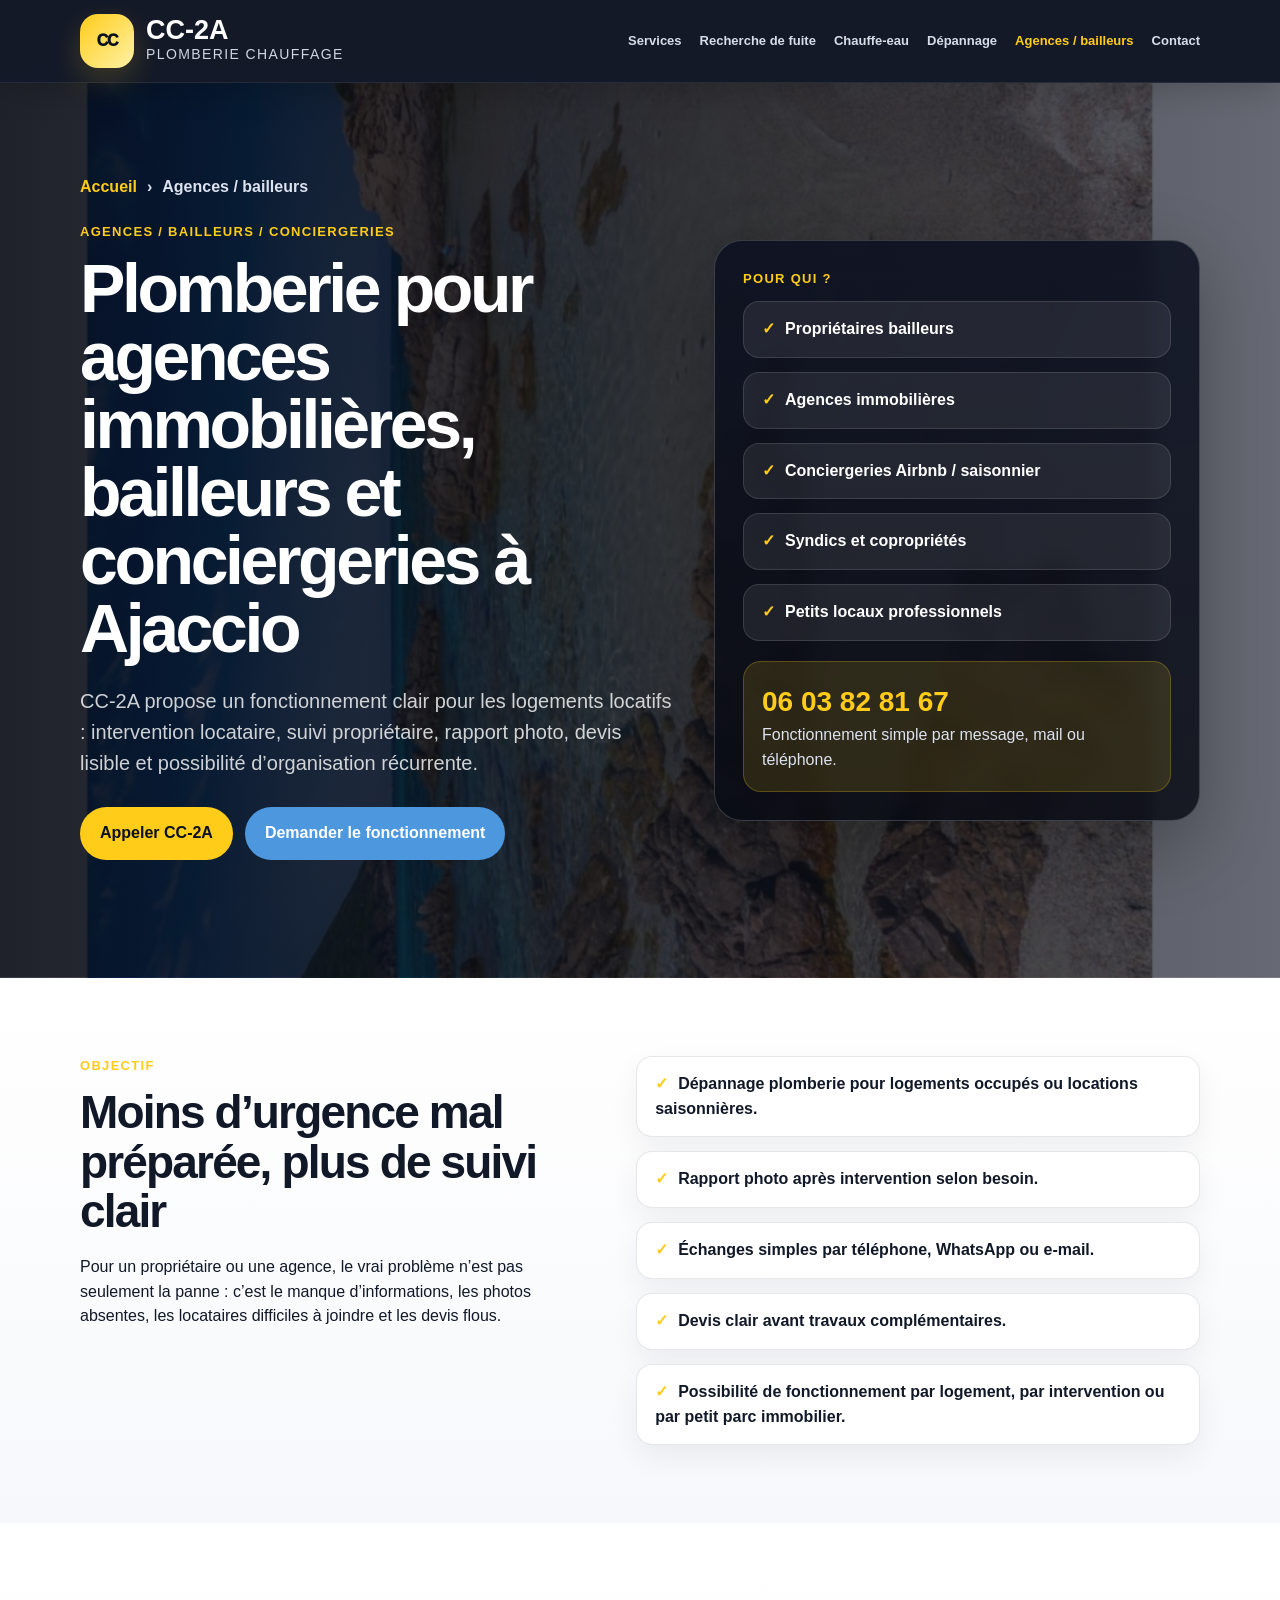
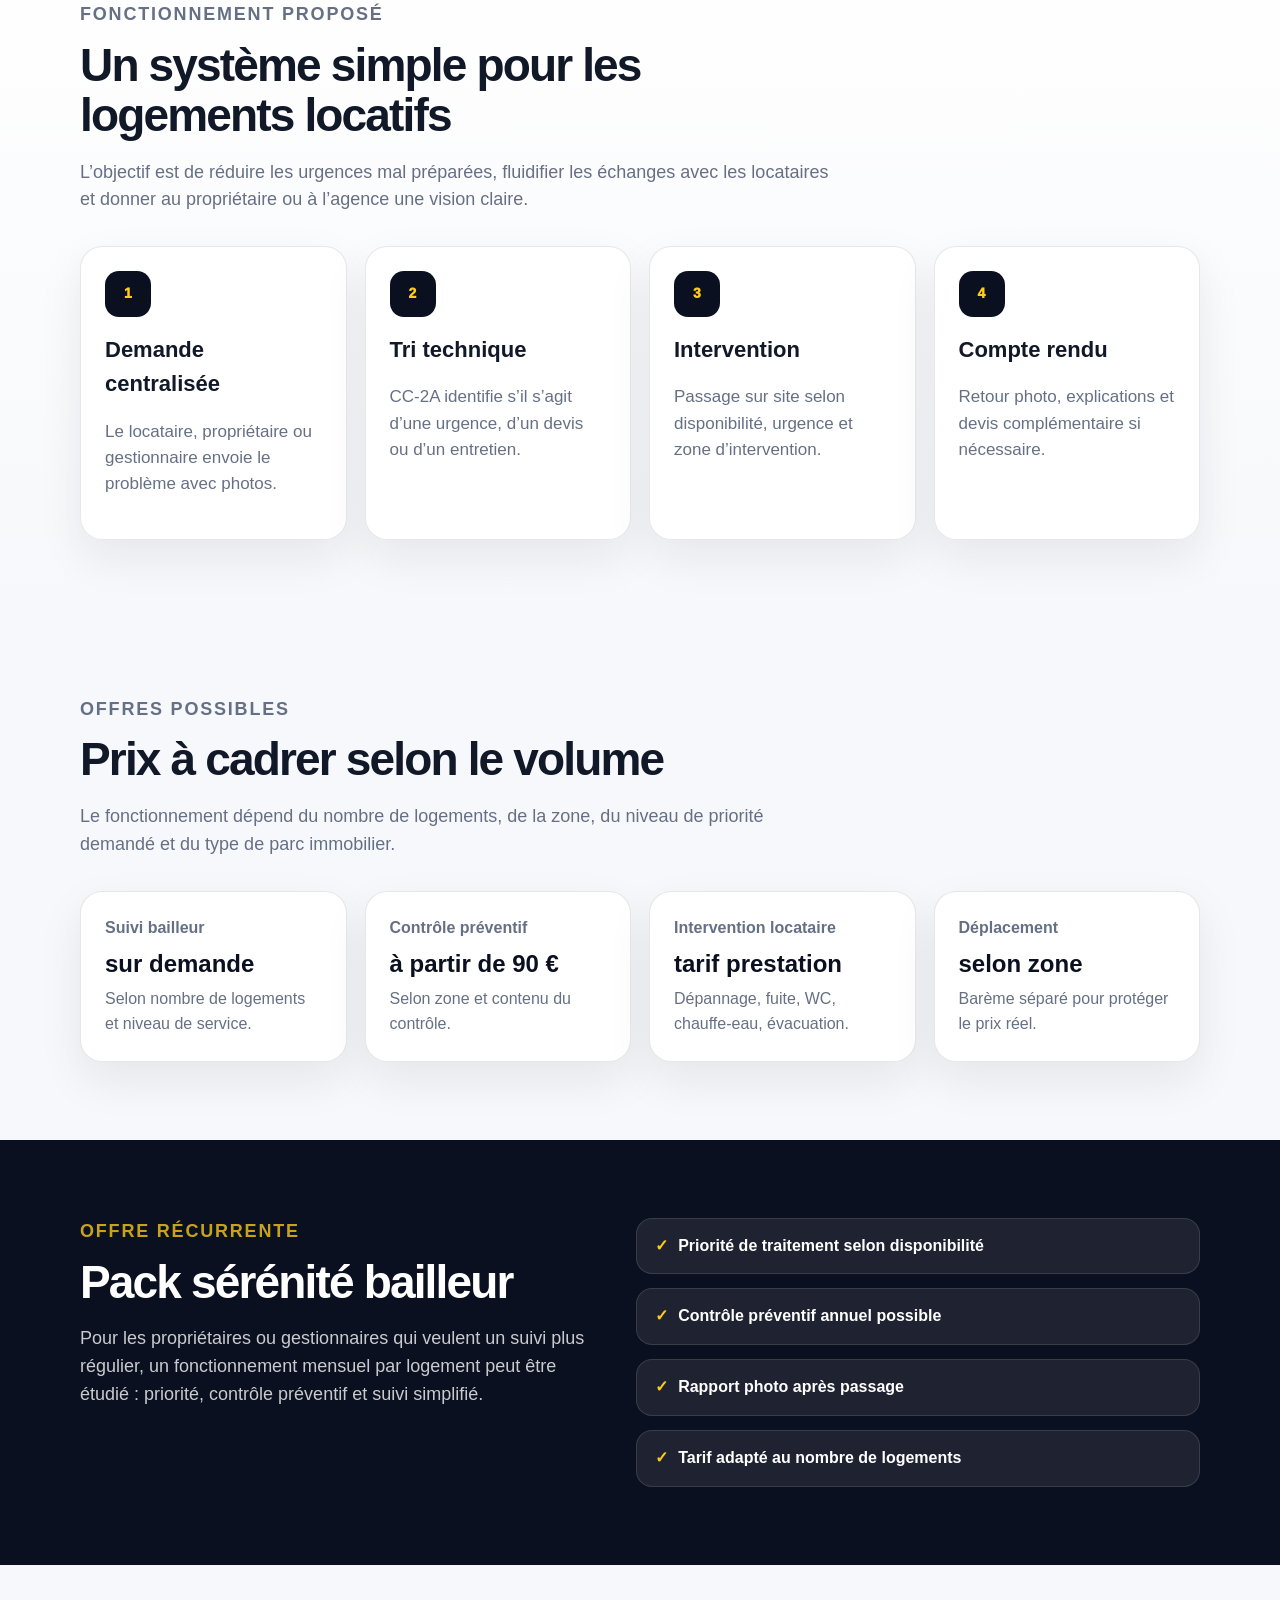
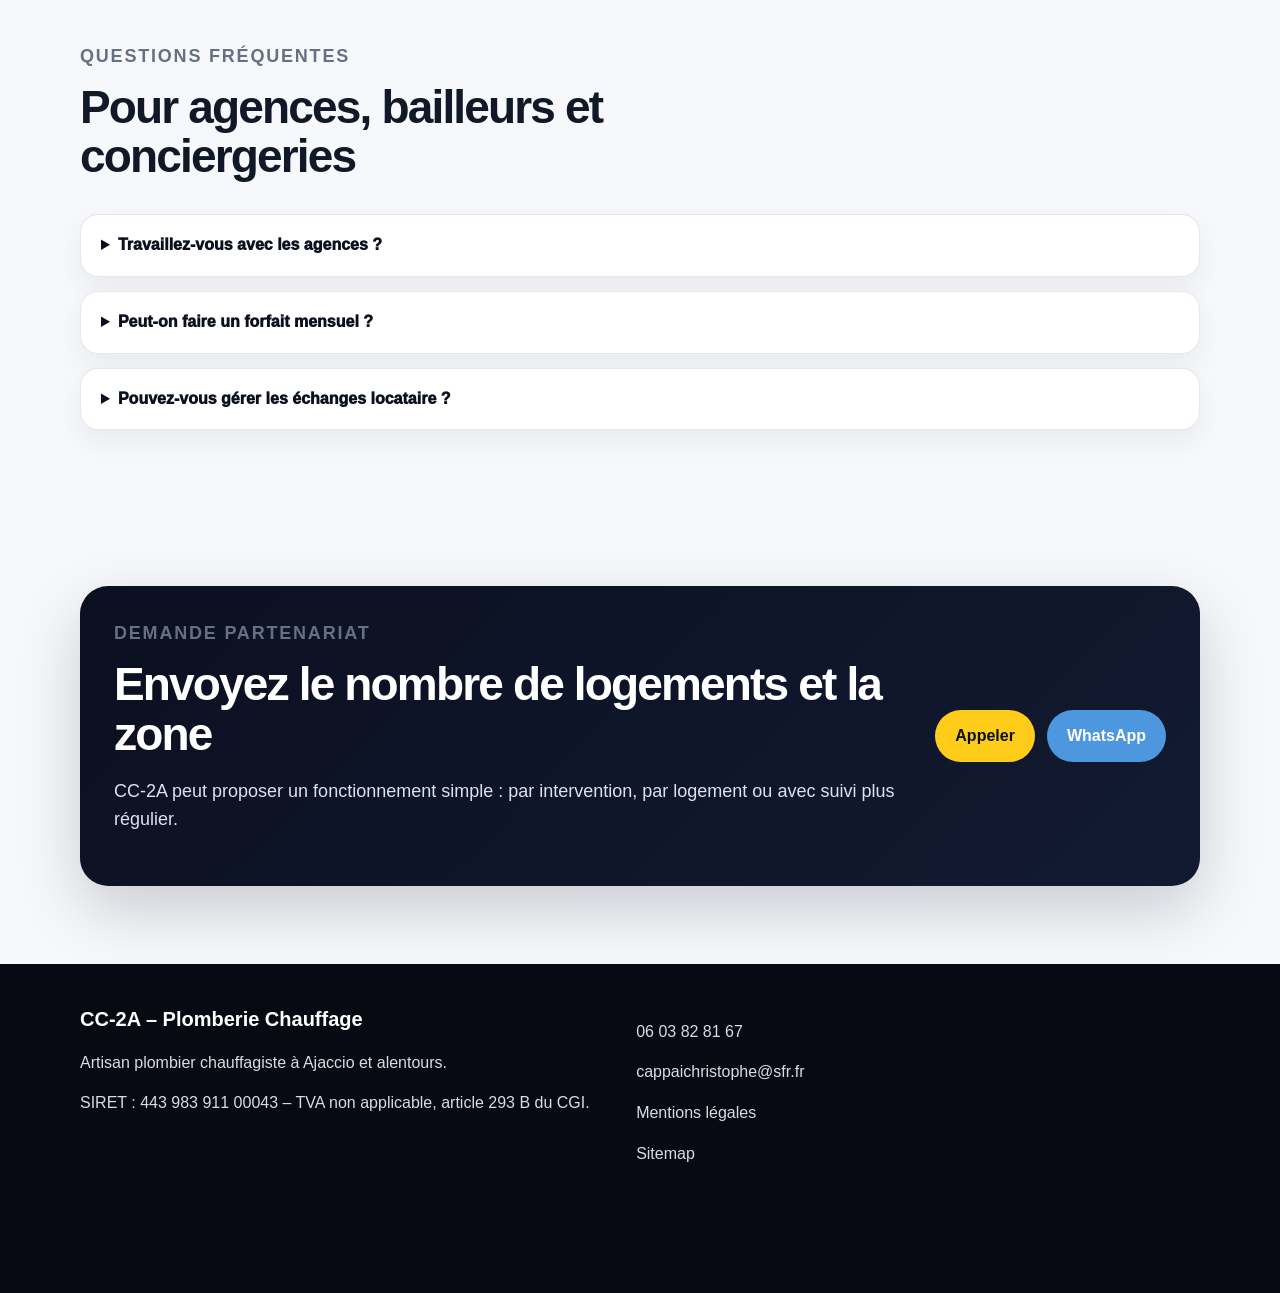
==== agences-bailleurs-conciergeries.html @ 76da1fab "Ajoute page agences bailleurs conciergeries" ====
<!doctype html>
<html lang="fr">
<head>
  <meta charset="utf-8" />
  <meta name="viewport" content="width=device-width,initial-scale=1" />
  <title>Plomberie pour agences, bailleurs et conciergeries à Ajaccio | CC-2A</title>
  <meta name="description" content="Solution plomberie à Ajaccio pour agences immobilières, propriétaires bailleurs, conciergeries, syndics et logements locatifs : dépannage, suivi locataire, rapport photo et devis clair." />
  <meta name="theme-color" content="#0b1020" />
  <meta property="og:title" content="Plomberie agences, bailleurs et conciergeries à Ajaccio | CC-2A" />
  <meta property="og:description" content="Interventions locataires, rapports photos, suivi propriétaire et devis clair pour logements locatifs à Ajaccio." />
  <meta property="og:type" content="website" />
  <meta property="og:url" content="https://cc-2a.github.io/cc2a-ajaccio/agences-bailleurs-conciergeries.html" />
  <link rel="canonical" href="https://cc-2a.github.io/cc2a-ajaccio/agences-bailleurs-conciergeries.html" />
  <link rel="icon" href="assets/logo-cc2a.jpg" />
  <link rel="stylesheet" href="style.css" />
  <link rel="stylesheet" href="premium.css" />
  <link rel="stylesheet" href="seo.css" />
</head>
<body class="service-page">
<script type="application/ld+json">
{"@context":"https://schema.org","@type":"Service","serviceType":"Suivi plomberie pour logements locatifs","provider":{"@type":"Plumber","name":"CC-2A Plomberie Chauffage","telephone":"+33603828167","email":"cappaichristophe@sfr.fr"},"areaServed":["Ajaccio","Mezzavia","Alata","Afa","Porticcio"]}
</script>
<header class="site-header"><div class="container nav"><a class="brand premium-brand" href="index.html" aria-label="Retour à l’accueil CC-2A"><span class="brand-mark">CC</span><span><strong>CC-2A</strong><small>Plomberie Chauffage</small></span></a><button class="menu-toggle" aria-label="Ouvrir le menu" aria-expanded="false">☰</button><nav class="main-nav" aria-label="Navigation principale"><a href="index.html#services">Services</a><a href="recherche-fuite-ajaccio.html">Recherche de fuite</a><a href="remplacement-chauffe-eau-ajaccio.html">Chauffe-eau</a><a href="depannage-plomberie-ajaccio.html">Dépannage</a><a aria-current="page" href="agences-bailleurs-conciergeries.html">Agences / bailleurs</a><a href="index.html#contact">Contact</a></nav></div></header>
<main>
  <section class="page-hero"><div class="container hero-grid"><div><nav class="breadcrumbs" aria-label="Fil d’Ariane"><a href="index.html">Accueil</a><span>›</span><span>Agences / bailleurs</span></nav><p class="eyebrow">Agences / bailleurs / conciergeries</p><h1>Plomberie pour agences immobilières, bailleurs et conciergeries à Ajaccio</h1><p class="lead">CC-2A propose un fonctionnement clair pour les logements locatifs : intervention locataire, suivi propriétaire, rapport photo, devis lisible et possibilité d’organisation récurrente.</p><div class="hero-actions"><a class="btn btn-primary" href="tel:+33603828167">Appeler CC-2A</a><a class="btn btn-secondary" href="https://wa.me/33603828167?text=Bonjour%20CC-2A%2C%20je%20suis%20propri%C3%A9taire%2Fagence%2Fconciergerie%20et%20je%20souhaite%20des%20informations%20sur%20le%20suivi%20plomberie%20de%20logements.">Demander le fonctionnement</a></div></div><aside class="hero-side-card premium-side-card"><p class="section-label">Pour qui ?</p><ul class="value-list"><li>Propriétaires bailleurs</li><li>Agences immobilières</li><li>Conciergeries Airbnb / saisonnier</li><li>Syndics et copropriétés</li><li>Petits locaux professionnels</li></ul><div class="quick-contact"><strong>06 03 82 81 67</strong><span>Fonctionnement simple par message, mail ou téléphone.</span></div></aside></div></section>
  <section class="section premium-services"><div class="container two-cols"><div><p class="section-label">Objectif</p><h2>Moins d’urgence mal préparée, plus de suivi clair</h2><p>Pour un propriétaire ou une agence, le vrai problème n’est pas seulement la panne : c’est le manque d’informations, les photos absentes, les locataires difficiles à joindre et les devis flous.</p></div><ul class="check-list service-checks"><li>Dépannage plomberie pour logements occupés ou locations saisonnières.</li><li>Rapport photo après intervention selon besoin.</li><li>Échanges simples par téléphone, WhatsApp ou e-mail.</li><li>Devis clair avant travaux complémentaires.</li><li>Possibilité de fonctionnement par logement, par intervention ou par petit parc immobilier.</li></ul></div></section>
  <section class="section premium-realisations"><div class="container"><div class="section-head"><p class="section-label">Fonctionnement proposé</p><h2>Un système simple pour les logements locatifs</h2><p>L’objectif est de réduire les urgences mal préparées, fluidifier les échanges avec les locataires et donner au propriétaire ou à l’agence une vision claire.</p></div><div class="method-grid"><article><span>1</span><h3>Demande centralisée</h3><p>Le locataire, propriétaire ou gestionnaire envoie le problème avec photos.</p></article><article><span>2</span><h3>Tri technique</h3><p>CC-2A identifie s’il s’agit d’une urgence, d’un devis ou d’un entretien.</p></article><article><span>3</span><h3>Intervention</h3><p>Passage sur site selon disponibilité, urgence et zone d’intervention.</p></article><article><span>4</span><h3>Compte rendu</h3><p>Retour photo, explications et devis complémentaire si nécessaire.</p></article></div></div></section>
  <section class="section pricing-strip"><div class="container"><div class="section-head"><p class="section-label">Offres possibles</p><h2>Prix à cadrer selon le volume</h2><p>Le fonctionnement dépend du nombre de logements, de la zone, du niveau de priorité demandé et du type de parc immobilier.</p></div><div class="price-grid"><article class="price-card"><span>Suivi bailleur</span><strong>sur demande</strong><p>Selon nombre de logements et niveau de service.</p></article><article class="price-card"><span>Contrôle préventif</span><strong>à partir de 90 €</strong><p>Selon zone et contenu du contrôle.</p></article><article class="price-card"><span>Intervention locataire</span><strong>tarif prestation</strong><p>Dépannage, fuite, WC, chauffe-eau, évacuation.</p></article><article class="price-card"><span>Déplacement</span><strong>selon zone</strong><p>Barème séparé pour protéger le prix réel.</p></article></div></div></section>
  <section class="section feature dark premium-feature-dark"><div class="container feature-grid"><div><p class="section-label">Offre récurrente</p><h2>Pack sérénité bailleur</h2><p>Pour les propriétaires ou gestionnaires qui veulent un suivi plus régulier, un fonctionnement mensuel par logement peut être étudié : priorité, contrôle préventif et suivi simplifié.</p></div><ul class="check-list"><li>Priorité de traitement selon disponibilité</li><li>Contrôle préventif annuel possible</li><li>Rapport photo après passage</li><li>Tarif adapté au nombre de logements</li></ul></div></section>
  <section class="section faq-section"><div class="container"><div class="section-head"><p class="section-label">Questions fréquentes</p><h2>Pour agences, bailleurs et conciergeries</h2></div><div class="faq-grid"><details><summary>Travaillez-vous avec les agences ?</summary><p>Oui. L’objectif est d’avoir un interlocuteur local clair avec retour photo et devis lisible.</p></details><details><summary>Peut-on faire un forfait mensuel ?</summary><p>Oui, à étudier selon le nombre de logements, la zone et le niveau de priorité demandé.</p></details><details><summary>Pouvez-vous gérer les échanges locataire ?</summary><p>Oui, dans un cadre défini : demande claire, photos, validation des travaux et compte rendu.</p></details></div></div></section>
  <section class="section contact premium-contact"><div class="container cta-band"><div><p class="section-label">Demande partenariat</p><h2>Envoyez le nombre de logements et la zone</h2><p>CC-2A peut proposer un fonctionnement simple : par intervention, par logement ou avec suivi plus régulier.</p></div><div class="cta-actions"><a class="btn btn-primary" href="tel:+33603828167">Appeler</a><a class="btn btn-secondary" href="https://wa.me/33603828167?text=Bonjour%20CC-2A%2C%20je%20suis%20propri%C3%A9taire%2Fagence%2Fconciergerie%20et%20je%20souhaite%20des%20informations%20sur%20le%20suivi%20plomberie%20de%20logements.">WhatsApp</a></div></div></section>
</main>
<footer class="site-footer premium-footer"><div class="container footer-grid"><div><strong>CC-2A – Plomberie Chauffage</strong><p>Artisan plombier chauffagiste à Ajaccio et alentours.</p><p>SIRET : 443 983 911 00043 – TVA non applicable, article 293 B du CGI.</p></div><div><p><a href="tel:+33603828167">06 03 82 81 67</a></p><p><a href="mailto:cappaichristophe@sfr.fr">cappaichristophe@sfr.fr</a></p><p><a href="mentions-legales.html">Mentions légales</a></p><p><a href="sitemap.xml">Sitemap</a></p></div></div></footer><div class="mobile-cta" aria-label="Contact rapide mobile"><a href="tel:+33603828167">Appeler</a><a href="https://wa.me/33603828167?text=Bonjour%20CC-2A%2C%20je%20suis%20propri%C3%A9taire%2Fagence%2Fconciergerie%20et%20je%20souhaite%20des%20informations%20sur%20le%20suivi%20plomberie%20de%20logements.">WhatsApp</a></div><script src="script.js"></script>
</body>
</html>
---- style.css ----
:root {
  --bg: #0b1020;
  --text: #111827;
  --muted: #667085;
  --white: #fff;
  --line: #e5e7eb;
  --gold: #ffcc1a;
  --blue: #4d97df;
  --shadow: 0 18px 44px rgba(2, 8, 23, 0.14);
  --radius: 22px;
}
* {
  box-sizing: border-box;
}
html {
  scroll-behavior: smooth;
}
body {
  margin: 0;
  font-family: Arial, sans-serif;
  background: #f7f8fb;
  color: var(--text);
  line-height: 1.55;
  overflow-x: hidden;
}
a {
  text-decoration: none;
  color: inherit;
}
.container {
  width: min(1120px, calc(100% - 32px));
  margin: auto;
}
.site-header {
  position: sticky;
  top: 0;
  z-index: 50;
  background: rgba(11, 16, 32, 0.96);
  color: #fff;
  border-bottom: 1px solid rgba(255, 255, 255, 0.08);
  backdrop-filter: blur(12px);
}
.nav {
  height: 92px;
  display: flex;
  align-items: center;
  justify-content: space-between;
  gap: 14px;
}
.brand {
  display: flex;
  align-items: center;
  gap: 12px;
  min-width: 0;
}
.brand img {
  width: 76px;
  height: 76px;
  object-fit: contain;
  object-position: center;
  border: none;
  border-radius: 0;
  background: transparent;
  flex: 0 0 76px;
}
.brand strong {
  display: block;
  font-size: 28px;
  line-height: 1;
}
.brand small {
  display: block;
  color: #cfd5e2;
  font-size: 14px;
  text-transform: uppercase;
  letter-spacing: 0.12em;
  white-space: nowrap;
}
.main-nav {
  display: flex;
  gap: 18px;
  font-weight: 700;
  font-size: 13px;
  color: #d7dce7;
}
.main-nav a:hover {
  color: var(--gold);
}
.menu-toggle {
  display: none;
  background: transparent;
  border: none;
  color: #fff;
  font-size: 32px;
}
.hero {
  position: relative;
  color: #fff;
  padding: 82px 0;
  background:
    linear-gradient(
      90deg,
      rgba(5, 8, 18, 0.62),
      rgba(11, 16, 32, 0.38),
      rgba(11, 16, 32, 0.18)
    ),
    url("assets/fond-corse.jpg");
  background-size: cover;
  background-position: center right;
  background-repeat: no-repeat;
}
.hero:after {
  content: "";
  position: absolute;
  inset: 0;
  background: radial-gradient(
    circle at 80% 25%,
    rgba(255, 204, 26, 0.16),
    transparent 30%
  );
  pointer-events: none;
}
.hero > .container {
  position: relative;
  z-index: 1;
}
.hero-grid {
  display: grid;
  grid-template-columns: 1.1fr 0.9fr;
  gap: 40px;
  align-items: center;
}
.eyebrow,
.section-label {
  color: var(--gold);
  text-transform: uppercase;
  font-weight: 900;
  letter-spacing: 0.1em;
  font-size: 13px;
  margin: 0 0 12px;
}
h1 {
  font-size: clamp(40px, 6vw, 68px);
  line-height: 1;
  margin: 0 0 24px;
  letter-spacing: -0.05em;
}
.hero h1,
.hero .lead,
.hero .eyebrow {
  text-shadow: 0 3px 18px rgba(0, 0, 0, 0.55);
}
h2 {
  font-size: clamp(30px, 4vw, 46px);
  line-height: 1.08;
  margin: 0 0 18px;
  letter-spacing: -0.04em;
}
h3 {
  font-size: 22px;
  margin: 0 0 10px;
}
.lead {
  font-size: 20px;
  color: rgba(255, 255, 255, 0.8);
  margin-bottom: 28px;
}
.hero-actions {
  display: flex;
  gap: 12px;
  flex-wrap: wrap;
  margin-bottom: 26px;
}
.btn {
  display: inline-flex;
  align-items: center;
  justify-content: center;
  min-height: 52px;
  padding: 14px 20px;
  border-radius: 999px;
  font-weight: 900;
}
.btn-primary {
  background: var(--gold);
  color: #0b1020;
}
.btn-secondary {
  background: var(--blue);
  color: #fff;
}
.btn-outline {
  border: 1px solid rgba(255, 255, 255, 0.34);
  color: #fff;
}
.trust-row {
  display: flex;
  flex-wrap: wrap;
  gap: 10px;
}
.trust-row span {
  background: rgba(255, 255, 255, 0.1);
  border: 1px solid rgba(255, 255, 255, 0.14);
  border-radius: 999px;
  padding: 9px 12px;
  font-size: 13px;
  font-weight: 700;
  color: #e8edf7;
}
.hero-side-card {
  background: rgba(11, 16, 32, 0.72);
  border: 1px solid rgba(255, 255, 255, 0.14);
  border-radius: 28px;
  padding: 28px;
  box-shadow: 0 24px 70px rgba(0, 0, 0, 0.26);
  backdrop-filter: blur(8px);
}
.value-list,
.check-list,
.project-list {
  list-style: none;
  margin: 0;
  padding: 0;
  display: grid;
  gap: 14px;
}
.value-list li,
.check-list li,
.project-list li {
  padding: 15px 18px;
  border-radius: 16px;
  font-weight: 800;
}
.value-list li,
.feature.dark .check-list li {
  background: rgba(255, 255, 255, 0.08);
  border: 1px solid rgba(255, 255, 255, 0.12);
}
.value-list li:before,
.check-list li:before,
.project-list li:before {
  content: "✓";
  color: var(--gold);
  margin-right: 10px;
}
.quick-contact {
  margin-top: 20px;
  padding: 18px;
  border-radius: 18px;
  background: rgba(255, 204, 26, 0.13);
  border: 1px solid rgba(255, 204, 26, 0.24);
}
.quick-contact strong {
  display: block;
  color: var(--gold);
  font-size: 28px;
}
.quick-contact span {
  color: #dce2ee;
}
.section {
  padding: 78px 0;
}
.feature:not(.dark),
.zone {
  background: #fff;
}
.intro {
  position: relative;
  color: #fff;
  background:
    linear-gradient(90deg, rgba(5, 8, 18, 0.78) 0%, rgba(11, 16, 32, 0.58) 48%, rgba(11, 16, 32, 0.30) 100%),
    url("assets/fond-corse.jpg");
  background-size: cover;
  background-position: center center;
  background-repeat: no-repeat;
}
.intro::before {
  content: "";
  position: absolute;
  inset: 0;
  background: radial-gradient(circle at 80% 20%, rgba(255, 204, 26, 0.08), transparent 30%);
  pointer-events: none;
}
.intro .container {
  position: relative;
  z-index: 1;
}
.intro .section-label {
  color: #ffcc1a;
}
.intro h2 {
  color: #ffffff;
  text-shadow: 0 3px 18px rgba(0, 0, 0, 0.45);
}
.two-cols,
.feature-grid,
.contact-grid,
.footer-grid {
  display: grid;
  grid-template-columns: 0.95fr 1.05fr;
  gap: 46px;
}
.section-head p,
.contact p,
.service-card p,
.project-card p,
.tool-card p {
  color: var(--muted);
  font-size: 18px;
}
.intro p {
  color: rgba(255, 255, 255, 0.88);
  font-size: 18px;
  text-shadow: 0 2px 10px rgba(0, 0, 0, 0.35);
}
.section-head {
  max-width: 760px;
  margin-bottom: 32px;
}
.cards-grid {
  display: grid;
  grid-template-columns: repeat(4, 1fr);
  gap: 18px;
}
.service-card,
.contact-card,
.zone-card,
.project-card {
  background: #fff;
  border: 1px solid var(--line);
  border-radius: var(--radius);
  padding: 24px;
  box-shadow: var(--shadow);
}
.icon {
  width: 46px;
  height: 46px;
  border-radius: 14px;
  background: #fff7d1;
  display: grid;
  place-items: center;
  margin-bottom: 16px;
  font-size: 24px;
}
.tools {
  background: #fff;
}
.tools-grid {
  display: grid;
  grid-template-columns: repeat(4, 1fr);
  gap: 18px;
}
.tool-card {
  background: #f8fafc;
  border: 1px solid var(--line);
  border-radius: var(--radius);
  padding: 24px;
  box-shadow: 0 14px 34px rgba(2, 8, 23, 0.08);
}
.tool-icon {
  display: inline-grid;
  place-items: center;
  width: 46px;
  height: 46px;
  margin-bottom: 16px;
  border-radius: 14px;
  background: #0b1020;
  color: var(--gold);
  font-weight: 900;
  font-size: 14px;
}
.tool-proof {
  margin-top: 26px;
  display: flex;
  gap: 18px;
  align-items: center;
  justify-content: space-between;
  padding: 22px 24px;
  border-radius: var(--radius);
  background: #0b1020;
  color: #fff;
  box-shadow: var(--shadow);
}
.tool-proof strong {
  font-size: 20px;
  color: var(--gold);
}
.tool-proof span {
  color: #dce2ee;
  font-size: 17px;
}
.feature.dark {
  background: var(--bg);
  color: #fff;
}
.feature p {
  font-size: 18px;
  opacity: 0.78;
}
.feature:not(.dark) .check-list li,
.project-list li {
  background: #f8fafc;
  border: 1px solid var(--line);
}
.gallery,
.contact {
  background: #f7f8fb;
}
.zone-card {
  background: var(--bg);
  color: #fff;
  padding: 42px;
}
.zone-card p {
  color: #dce2ee;
  font-size: 19px;
}
.contact-card {
  display: grid;
  gap: 12px;
}
.contact-item {
  display: flex;
  justify-content: space-between;
  gap: 18px;
  align-items: center;
  padding: 18px;
  border-radius: 18px;
  background: #f8fafc;
  border: 1px solid var(--line);
}
.contact-item span {
  color: var(--muted);
  font-weight: 700;
}
.contact-item strong {
  text-align: right;
  color: var(--bg);
}
.site-footer {
  background: #070a13;
  color: #d7dce7;
  padding: 40px 0 92px;
}
.site-footer strong {
  color: #fff;
  font-size: 20px;
}
@media (max-width: 980px) {
  .hero-grid,
  .two-cols,
  .feature-grid,
  .contact-grid,
  .footer-grid {
    grid-template-columns: 1fr;
  }
  .cards-grid,
  .tools-grid {
    grid-template-columns: repeat(2, 1fr);
  }
  .tool-proof {
    display: grid;
  }
}
@media (max-width: 760px) {
  .nav {
    height: 94px;
  }
  .brand img {
    width: 68px;
    height: 68px;
    flex-basis: 68px;
  }
  .brand strong {
    font-size: 28px;
  }
  .brand small {
    font-size: 13px;
    letter-spacing: 0.1em;
  }
  .menu-toggle {
    display: block;
  }
  .main-nav {
    display: none;
    position: absolute;
    top: 94px;
    left: 0;
    right: 0;
    background: #0b1020;
    flex-direction: column;
    padding: 22px 16px 28px;
  }
  .main-nav.open {
    display: flex;
  }
  .hero {
    padding: 58px 0 70px;
    background:
      linear-gradient(
        180deg,
        rgba(5, 8, 18, 0.66),
        rgba(11, 16, 32, 0.42),
        rgba(11, 16, 32, 0.25)
      ),
      url("assets/fond-corse.jpg");
    background-size: cover;
    background-position: center center;
  }
  .intro {
    background:
      linear-gradient(180deg, rgba(5, 8, 18, 0.82) 0%, rgba(11, 16, 32, 0.60) 55%, rgba(11, 16, 32, 0.34) 100%),
      url("assets/fond-corse.jpg");
    background-size: cover;
    background-position: center center;
  }
  .hero-actions .btn {
    width: 100%;
  }
  .cards-grid,
  .tools-grid {
    grid-template-columns: 1fr;
  }
  .section {
    padding: 62px 0;
  }
  .hero-side-card {
    padding: 22px;
  }
  .contact-item {
    display: grid;
  }
  .contact-item strong {
    text-align: left;
  }
}
@media (max-width: 390px) {
  .brand img {
    width: 68px;
    height: 68px;
    flex-basis: 68px;
  }
  .brand strong {
    font-size: 24px;
  }
  .brand small {
    font-size: 11px;
  }
  .nav {
    height: 88px;
  }
  .main-nav {
    top: 88px;
  }
  h1 {
    font-size: 38px;
  }
}
---- premium.css ----
/* CC-2A premium visual layer */
:root {
  --premium-bg: #070a13;
  --premium-card: #ffffff;
  --premium-soft: #f3f6fb;
  --premium-border: rgba(15, 23, 42, 0.10);
}

body {
  background:
    radial-gradient(circle at 12% 10%, rgba(77, 151, 223, 0.10), transparent 28%),
    #f7f8fb;
}

.site-header {
  box-shadow: 0 10px 30px rgba(0, 0, 0, 0.16);
}

.nav {
  height: 82px;
}

.premium-brand {
  gap: 12px;
}

.brand-mark {
  display: grid;
  place-items: center;
  width: 54px;
  height: 54px;
  border-radius: 18px;
  background: linear-gradient(135deg, #ffcc1a, #fff2a6);
  color: #0b1020;
  font-weight: 950;
  letter-spacing: -0.08em;
  box-shadow: 0 12px 30px rgba(255, 204, 26, 0.18);
}

.premium-brand strong {
  font-size: 27px;
}

.premium-brand small {
  letter-spacing: 0.10em;
}

.main-nav {
  gap: 18px;
  font-size: 13px;
}

.premium-hero {
  min-height: 720px;
  display: flex;
  align-items: center;
  padding: 96px 0;
  background:
    linear-gradient(90deg, rgba(7, 10, 19, 0.88) 0%, rgba(11, 16, 32, 0.62) 45%, rgba(11, 16, 32, 0.30) 100%),
    url("assets/fond-corse.jpg");
  background-size: cover;
  background-position: center;
}

.premium-hero h1 {
  max-width: 850px;
}

.premium-side-card {
  border: 1px solid rgba(255, 255, 255, 0.18);
  background: linear-gradient(180deg, rgba(11, 16, 32, 0.86), rgba(7, 10, 19, 0.82));
}

.premium-intro {
  background: #0b1020;
}

.premium-services,
.premium-tools,
.premium-method,
.premium-realisations {
  background: linear-gradient(180deg, #fff, #f7f8fb);
}

.premium-card-grid {
  grid-template-columns: repeat(3, 1fr);
}

.premium-card,
.method-grid article,
.realisation-grid article {
  position: relative;
  overflow: hidden;
  border: 1px solid var(--premium-border);
  background: rgba(255, 255, 255, 0.92);
  box-shadow: 0 18px 45px rgba(15, 23, 42, 0.08);
}

.premium-card::after,
.method-grid article::after,
.realisation-grid article::after {
  content: "";
  position: absolute;
  inset: auto -20% -55% -20%;
  height: 110px;
  background: radial-gradient(circle, rgba(77, 151, 223, 0.10), transparent 62%);
  pointer-events: none;
}

.card-kicker,
.tool-icon,
.method-grid span {
  display: inline-grid;
  place-items: center;
  width: 46px;
  height: 46px;
  margin-bottom: 16px;
  border-radius: 14px;
  background: #0b1020;
  color: #ffcc1a;
  font-weight: 950;
  font-size: 14px;
}

.tool-proof,
.review-card {
  margin-top: 28px;
  display: flex;
  gap: 22px;
  align-items: center;
  justify-content: space-between;
  padding: 28px;
  border-radius: 28px;
  background: linear-gradient(135deg, #0b1020, #121a32);
  color: #fff;
  box-shadow: 0 24px 65px rgba(2, 8, 23, 0.18);
}

.tool-proof strong {
  color: #ffcc1a;
  font-size: 22px;
}

.tool-proof span,
.review-card p {
  color: #dce2ee;
}

.premium-feature-dark {
  background:
    linear-gradient(135deg, rgba(7, 10, 19, 0.96), rgba(11, 16, 32, 0.92)),
    url("assets/fond-corse.jpg");
  background-size: cover;
  background-position: center;
}

.method-grid,
.realisation-grid {
  display: grid;
  grid-template-columns: repeat(4, 1fr);
  gap: 18px;
}

.method-grid article,
.realisation-grid article {
  border-radius: 22px;
  padding: 24px;
}

.method-grid p,
.realisation-grid p {
  color: #667085;
  font-size: 17px;
}

.premium-gallery {
  background: #0b1020;
  color: #fff;
}

.premium-gallery p:not(.section-label) {
  color: #dce2ee;
  font-size: 18px;
}

.premium-reviews {
  background: #f7f8fb;
}

.review-card {
  margin-top: 0;
}

.review-card h2 {
  color: #fff;
}

.review-card .btn {
  flex: 0 0 auto;
}

.premium-zone .zone-card {
  background: linear-gradient(135deg, #0b1020, #121a32);
}

.premium-footer {
  padding-bottom: 110px;
}

.mobile-cta {
  display: none;
}

@media (max-width: 1080px) {
  .main-nav {
    gap: 12px;
    font-size: 12px;
  }
}

@media (max-width: 980px) {
  .premium-card-grid,
  .method-grid,
  .realisation-grid {
    grid-template-columns: repeat(2, 1fr);
  }

  .tool-proof,
  .review-card {
    display: grid;
  }
}

@media (max-width: 760px) {
  .nav {
    height: 86px;
  }

  .main-nav {
    top: 86px;
  }

  .premium-hero {
    min-height: auto;
    padding: 70px 0 76px;
  }

  .premium-brand small {
    font-size: 11px;
  }

  .brand-mark {
    width: 48px;
    height: 48px;
    border-radius: 15px;
  }

  .premium-card-grid,
  .method-grid,
  .realisation-grid {
    grid-template-columns: 1fr;
  }

  .tool-proof,
  .review-card {
    padding: 22px;
  }

  .mobile-cta {
    position: fixed;
    left: 12px;
    right: 12px;
    bottom: 12px;
    z-index: 80;
    display: grid;
    grid-template-columns: 1fr 1fr;
    gap: 10px;
    padding: 10px;
    border-radius: 999px;
    background: rgba(7, 10, 19, 0.92);
    box-shadow: 0 18px 40px rgba(0, 0, 0, 0.28);
    backdrop-filter: blur(10px);
  }

  .mobile-cta a {
    text-align: center;
    padding: 12px 14px;
    border-radius: 999px;
    font-weight: 950;
  }

  .mobile-cta a:first-child {
    background: #ffcc1a;
    color: #0b1020;
  }

  .mobile-cta a:last-child {
    background: #4d97df;
    color: #fff;
  }
}

@media (max-width: 390px) {
  .premium-brand strong {
    font-size: 23px;
  }
}
---- seo.css ----
/* CC-2A SEO and conversion layer */
.text-link {
  display: inline-flex;
  margin-top: 14px;
  color: #0b1020;
  font-weight: 950;
  border-bottom: 2px solid #ffcc1a;
}

.center-action {
  margin-top: 28px;
  display: flex;
  justify-content: center;
}

.pricing-strip,
.faq-section,
.agency-callout {
  background: #f7f8fb;
}

.price-grid {
  display: grid;
  grid-template-columns: repeat(4, 1fr);
  gap: 18px;
}

.price-card {
  background: #ffffff;
  border: 1px solid var(--premium-border);
  border-radius: 22px;
  padding: 24px;
  box-shadow: 0 18px 45px rgba(15, 23, 42, 0.08);
}

.price-card span {
  display: block;
  color: #667085;
  font-weight: 800;
  margin-bottom: 10px;
}

.price-card strong {
  display: block;
  color: #0b1020;
  font-size: 24px;
  line-height: 1.1;
  margin-bottom: 10px;
}

.price-card p {
  color: #667085;
  margin: 0;
}

.cta-band {
  display: flex;
  gap: 28px;
  align-items: center;
  justify-content: space-between;
  padding: 34px;
  border-radius: 28px;
  background: linear-gradient(135deg, #0b1020, #121a32);
  color: #ffffff;
  box-shadow: 0 24px 65px rgba(2, 8, 23, 0.18);
}

.cta-band h2 {
  color: #ffffff;
}

.cta-band p:not(.section-label) {
  color: #dce2ee;
  font-size: 18px;
}

.cta-actions {
  display: flex;
  gap: 12px;
  flex-wrap: wrap;
  flex: 0 0 auto;
}

.faq-grid {
  display: grid;
  gap: 14px;
}

.faq-grid details {
  background: #ffffff;
  border: 1px solid var(--premium-border);
  border-radius: 18px;
  padding: 18px 20px;
  box-shadow: 0 12px 30px rgba(15, 23, 42, 0.06);
}

.faq-grid summary {
  cursor: pointer;
  font-weight: 950;
  color: #0b1020;
}

.faq-grid p {
  color: #667085;
  margin-bottom: 0;
}

.page-hero {
  color: #ffffff;
  padding: 92px 0;
  background:
    linear-gradient(90deg, rgba(7, 10, 19, 0.90), rgba(11, 16, 32, 0.62)),
    url("assets/fond-corse.jpg");
  background-size: cover;
  background-position: center;
}

.page-hero-compact {
  padding: 82px 0;
}

.page-hero h1 {
  max-width: 980px;
}

.breadcrumbs {
  display: flex;
  gap: 10px;
  align-items: center;
  margin-bottom: 22px;
  color: #dce2ee;
  font-weight: 800;
}

.breadcrumbs a {
  color: #ffcc1a;
}

.service-checks li {
  background: #ffffff;
  border: 1px solid var(--premium-border);
  box-shadow: 0 12px 30px rgba(15, 23, 42, 0.06);
}

.large-grid {
  grid-template-columns: repeat(4, 1fr);
}

.main-nav a.active,
.main-nav a[aria-current="page"] {
  color: #ffcc1a;
}

@media (max-width: 980px) {
  .price-grid,
  .large-grid {
    grid-template-columns: repeat(2, 1fr);
  }

  .cta-band {
    display: grid;
  }
}

@media (max-width: 760px) {
  .price-grid,
  .large-grid {
    grid-template-columns: 1fr;
  }

  .page-hero {
    padding: 64px 0 72px;
  }

  .cta-actions,
  .cta-actions .btn {
    width: 100%;
  }
}
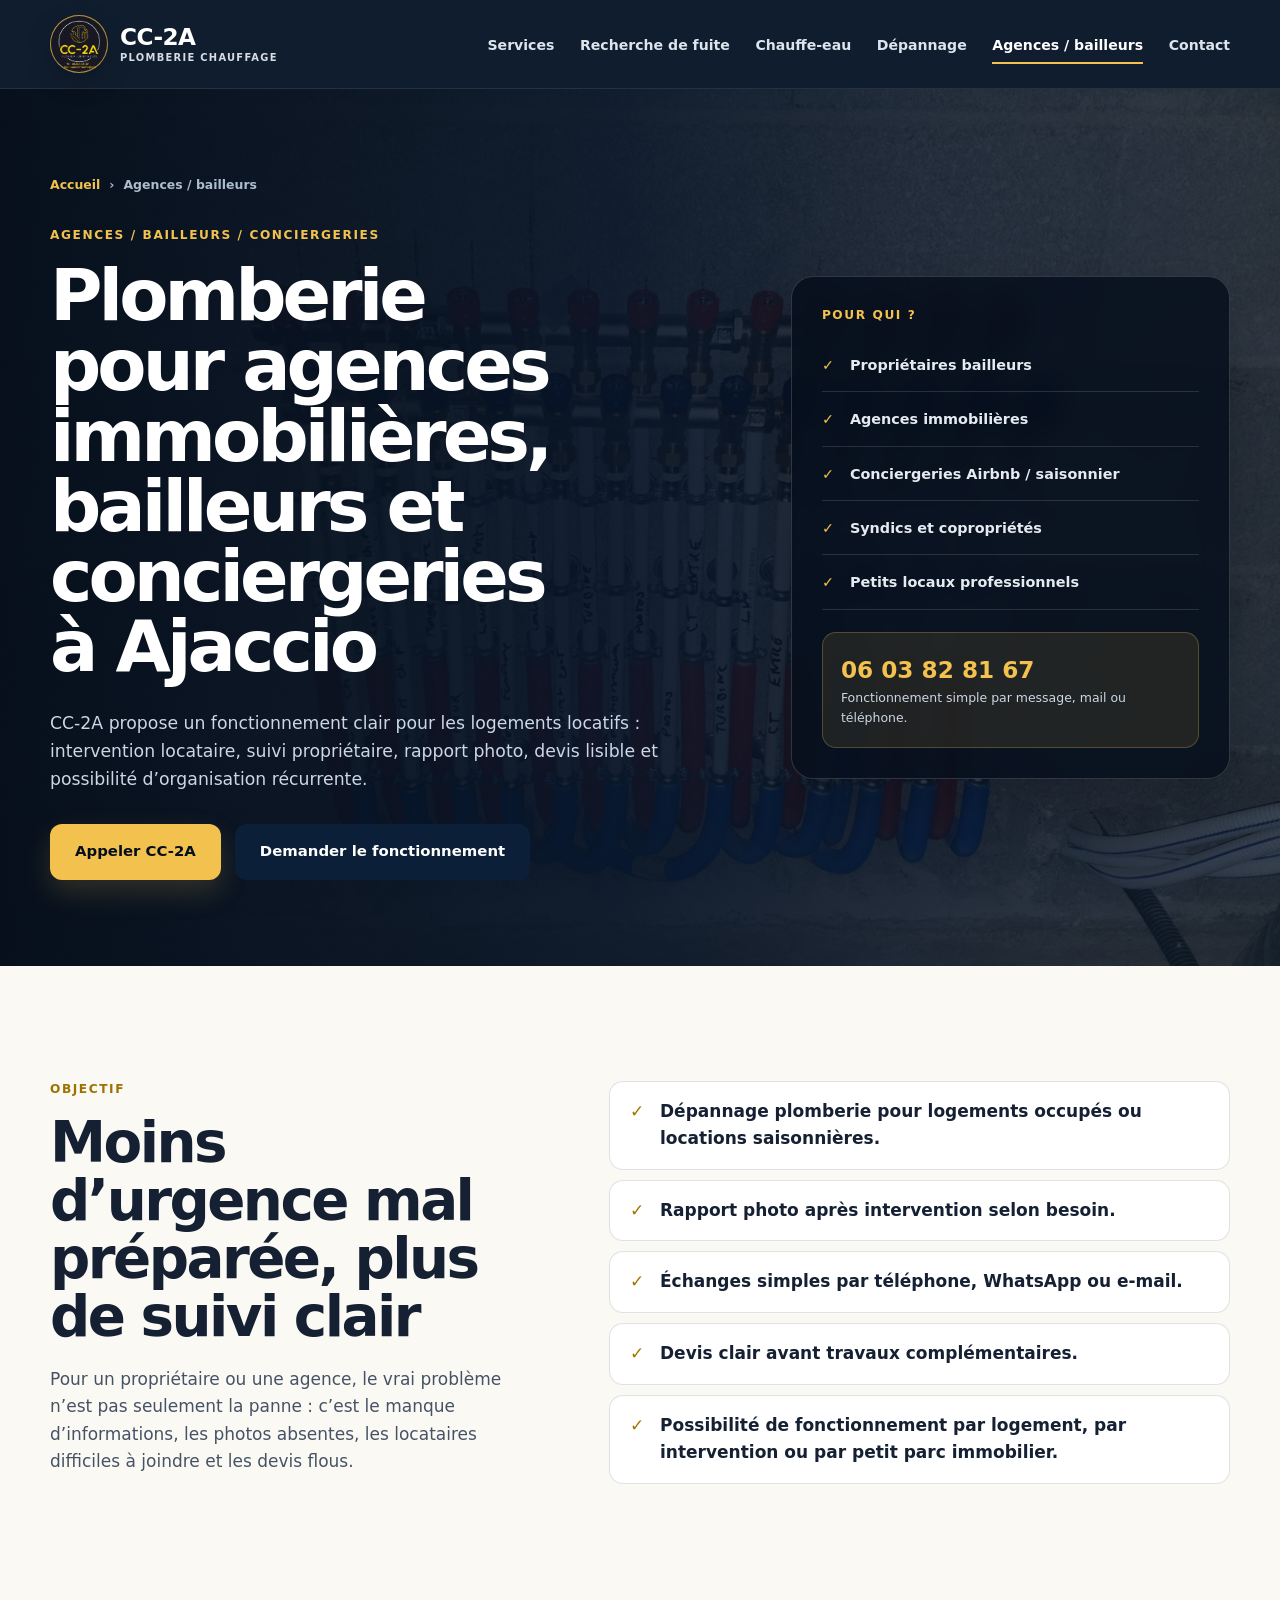
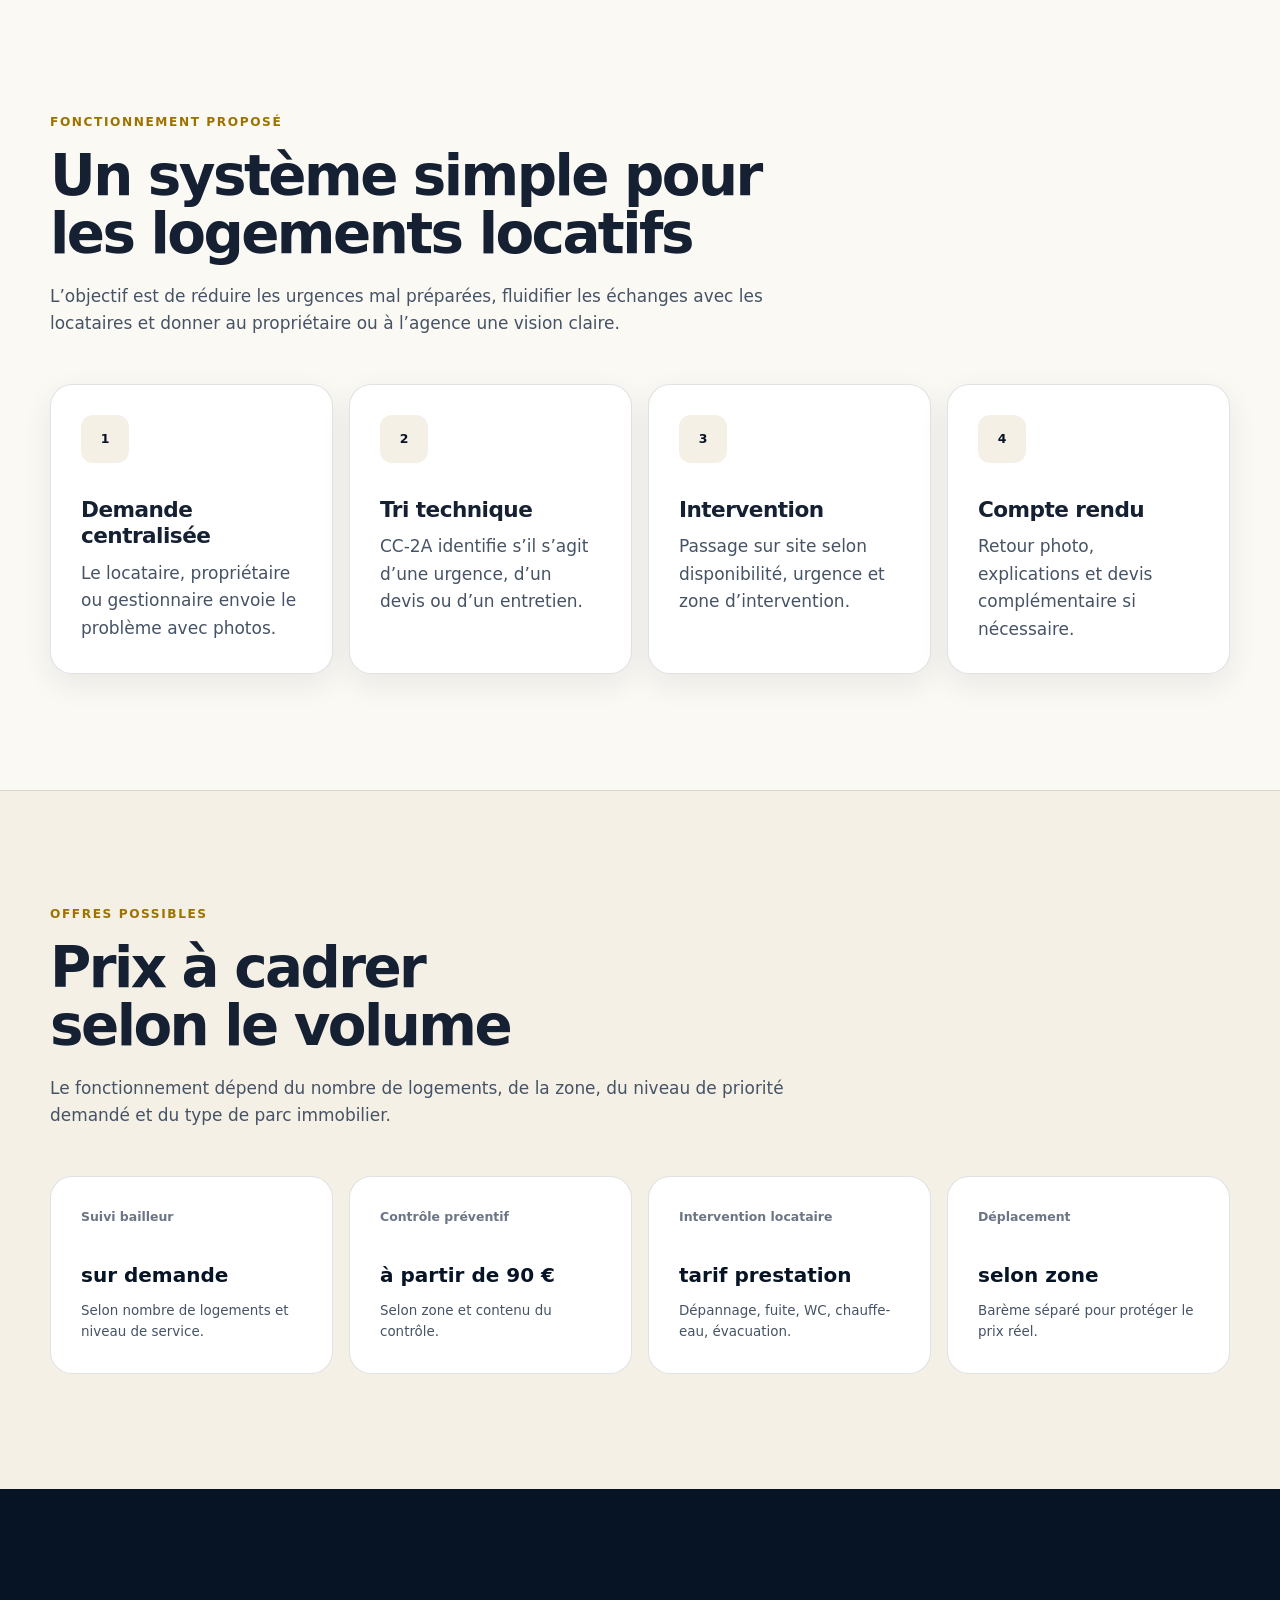
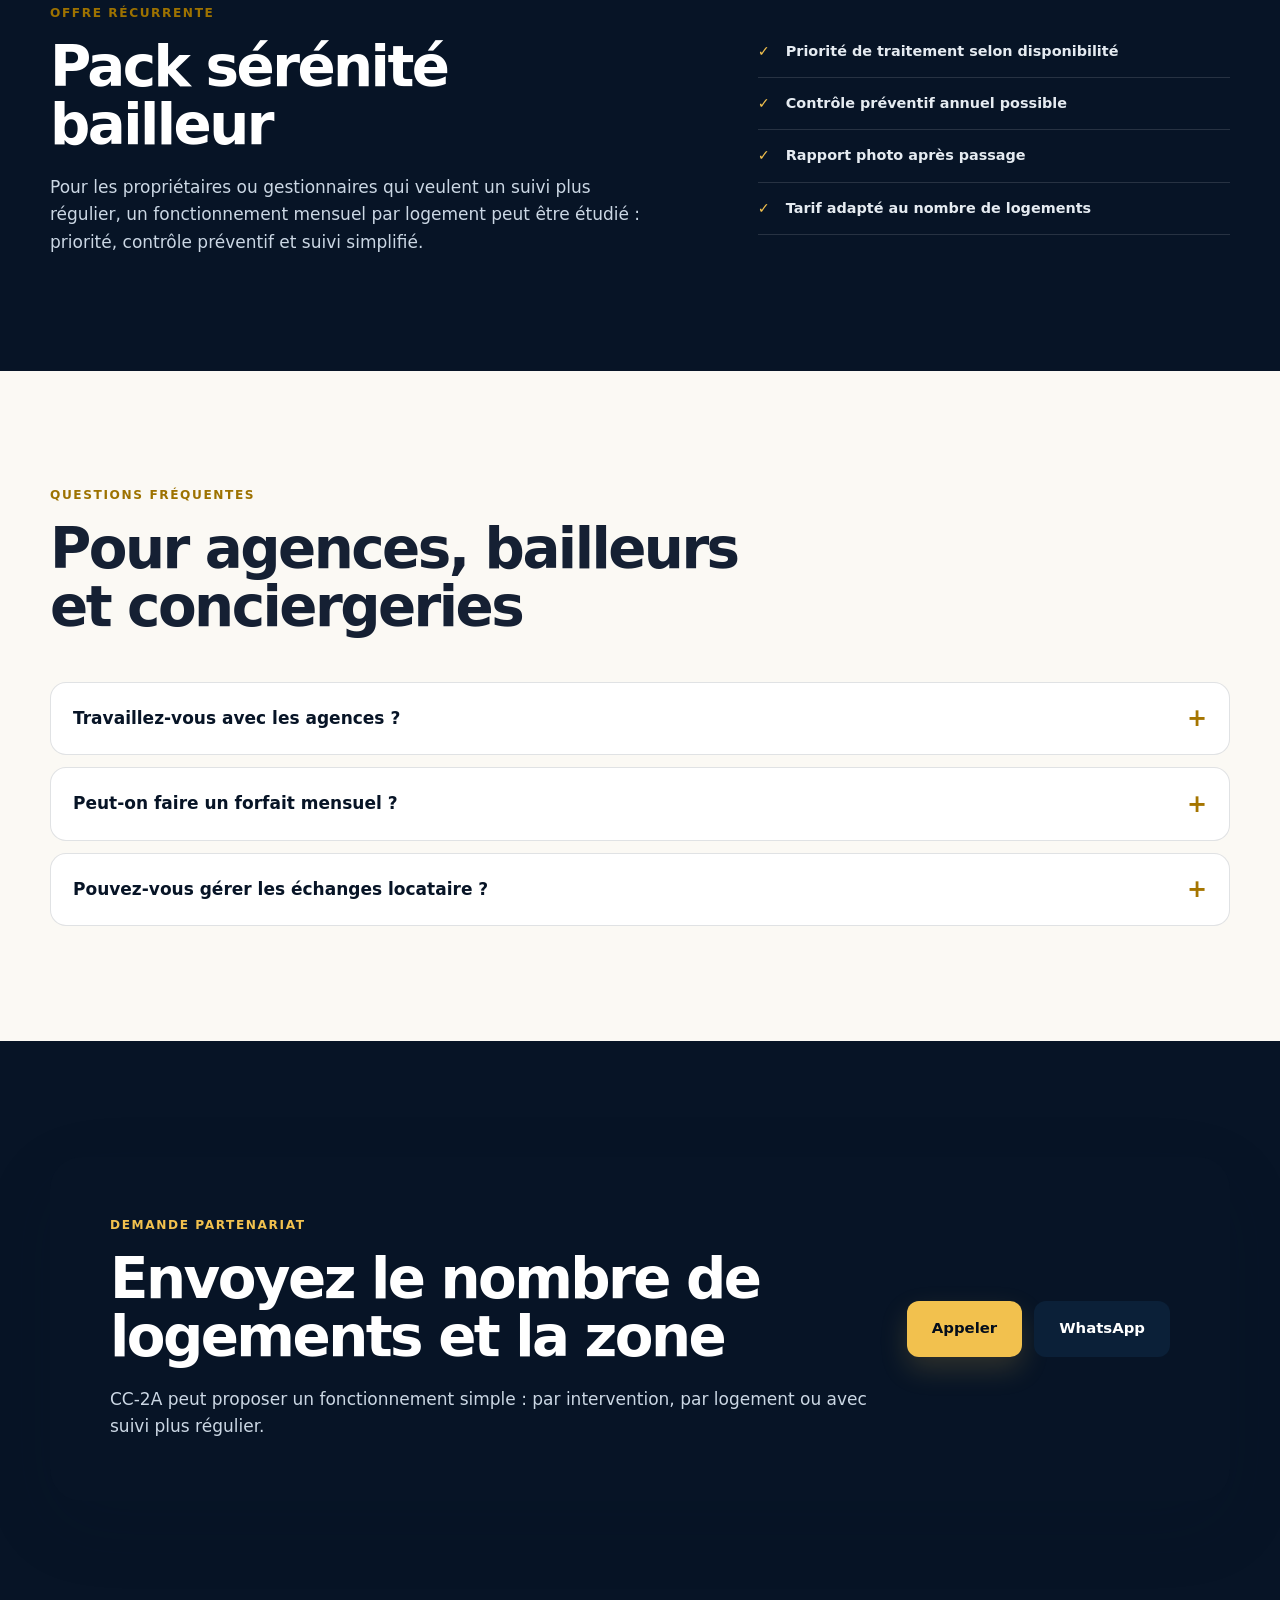
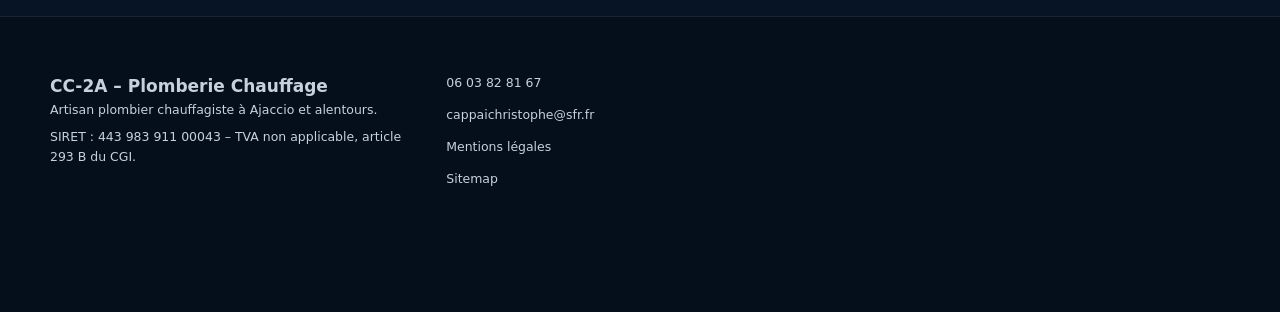
==== commit e1fc4b6e: "Redessine le site CC-2A en version premium" ====
--- a/agences-bailleurs-conciergeries.html
+++ b/agences-bailleurs-conciergeries.html
@@ -1,28 +1,26 @@
-<!doctype html>
+<!DOCTYPE html>
 <html lang="fr">
 <head>
-  <meta charset="utf-8" />
-  <meta name="viewport" content="width=device-width,initial-scale=1" />
+  <meta charset="utf-8">
+  <meta name="viewport" content="width=device-width,initial-scale=1,viewport-fit=cover">
   <title>Plomberie pour agences, bailleurs et conciergeries à Ajaccio | CC-2A</title>
-  <meta name="description" content="Solution plomberie à Ajaccio pour agences immobilières, propriétaires bailleurs, conciergeries, syndics et logements locatifs : dépannage, suivi locataire, rapport photo et devis clair." />
-  <meta name="theme-color" content="#0b1020" />
-  <meta property="og:title" content="Plomberie agences, bailleurs et conciergeries à Ajaccio | CC-2A" />
-  <meta property="og:description" content="Interventions locataires, rapports photos, suivi propriétaire et devis clair pour logements locatifs à Ajaccio." />
-  <meta property="og:type" content="website" />
-  <meta property="og:url" content="https://cc-2a.github.io/cc2a-ajaccio/agences-bailleurs-conciergeries.html" />
-  <link rel="canonical" href="https://cc-2a.github.io/cc2a-ajaccio/agences-bailleurs-conciergeries.html" />
-  <link rel="icon" href="assets/logo-cc2a.jpg" />
-  <link rel="stylesheet" href="style.css" />
-  <link rel="stylesheet" href="premium.css" />
-  <link rel="stylesheet" href="seo.css" />
+  <meta name="description" content="Solution plomberie à Ajaccio pour agences immobilières, propriétaires bailleurs, conciergeries, syndics et logements locatifs : dépannage, suivi locataire, rapport photo et devis clair.">
+  <meta name="theme-color" content="#0b1020">
+  <meta property="og:title" content="Plomberie agences, bailleurs et conciergeries à Ajaccio | CC-2A">
+  <meta property="og:description" content="Interventions locataires, rapports photos, suivi propriétaire et devis clair pour logements locatifs à Ajaccio.">
+  <meta property="og:type" content="website">
+  <meta property="og:url" content="https://cc-2a.github.io/cc2a-ajaccio/agences-bailleurs-conciergeries.html">
+  <link rel="canonical" href="https://cc-2a.github.io/cc2a-ajaccio/agences-bailleurs-conciergeries.html">
+  <link rel="icon" href="assets/logo-cc2a.webp" type="image/webp">
+  <link rel="stylesheet" href="style.css">
 </head>
 <body class="service-page">
 <script type="application/ld+json">
 {"@context":"https://schema.org","@type":"Service","serviceType":"Suivi plomberie pour logements locatifs","provider":{"@type":"Plumber","name":"CC-2A Plomberie Chauffage","telephone":"+33603828167","email":"cappaichristophe@sfr.fr"},"areaServed":["Ajaccio","Mezzavia","Alata","Afa","Porticcio"]}
 </script>
-<header class="site-header"><div class="container nav"><a class="brand premium-brand" href="index.html" aria-label="Retour à l’accueil CC-2A"><span class="brand-mark">CC</span><span><strong>CC-2A</strong><small>Plomberie Chauffage</small></span></a><button class="menu-toggle" aria-label="Ouvrir le menu" aria-expanded="false">☰</button><nav class="main-nav" aria-label="Navigation principale"><a href="index.html#services">Services</a><a href="recherche-fuite-ajaccio.html">Recherche de fuite</a><a href="remplacement-chauffe-eau-ajaccio.html">Chauffe-eau</a><a href="depannage-plomberie-ajaccio.html">Dépannage</a><a aria-current="page" href="agences-bailleurs-conciergeries.html">Agences / bailleurs</a><a href="index.html#contact">Contact</a></nav></div></header>
+<header class="site-header"><div class="container nav"><a class="brand premium-brand" href="index.html" aria-label="Retour à l’accueil CC-2A"><span class="brand-mark">CC</span><span><strong>CC-2A</strong><small>Plomberie Chauffage</small></span></a><button class="menu-toggle" type="button" aria-label="Ouvrir le menu" aria-expanded="false"><span aria-hidden="true"></span></button><nav class="main-nav" aria-label="Navigation principale"><a href="index.html#services">Services</a><a href="recherche-fuite-ajaccio.html">Recherche de fuite</a><a href="remplacement-chauffe-eau-ajaccio.html">Chauffe-eau</a><a href="depannage-plomberie-ajaccio.html">Dépannage</a><a aria-current="page" href="agences-bailleurs-conciergeries.html">Agences / bailleurs</a><a href="index.html#contact">Contact</a></nav></div></header>
 <main>
-  <section class="page-hero"><div class="container hero-grid"><div><nav class="breadcrumbs" aria-label="Fil d’Ariane"><a href="index.html">Accueil</a><span>›</span><span>Agences / bailleurs</span></nav><p class="eyebrow">Agences / bailleurs / conciergeries</p><h1>Plomberie pour agences immobilières, bailleurs et conciergeries à Ajaccio</h1><p class="lead">CC-2A propose un fonctionnement clair pour les logements locatifs : intervention locataire, suivi propriétaire, rapport photo, devis lisible et possibilité d’organisation récurrente.</p><div class="hero-actions"><a class="btn btn-primary" href="tel:+33603828167">Appeler CC-2A</a><a class="btn btn-secondary" href="https://wa.me/33603828167?text=Bonjour%20CC-2A%2C%20je%20suis%20propri%C3%A9taire%2Fagence%2Fconciergerie%20et%20je%20souhaite%20des%20informations%20sur%20le%20suivi%20plomberie%20de%20logements.">Demander le fonctionnement</a></div></div><aside class="hero-side-card premium-side-card"><p class="section-label">Pour qui ?</p><ul class="value-list"><li>Propriétaires bailleurs</li><li>Agences immobilières</li><li>Conciergeries Airbnb / saisonnier</li><li>Syndics et copropriétés</li><li>Petits locaux professionnels</li></ul><div class="quick-contact"><strong>06 03 82 81 67</strong><span>Fonctionnement simple par message, mail ou téléphone.</span></div></aside></div></section>
+  <section class="page-hero"><div class="container hero-grid"><div><nav class="breadcrumbs" aria-label="Fil d’Ariane"><a href="index.html">Accueil</a><span>›</span><span>Agences / bailleurs</span></nav><p class="eyebrow">Agences / bailleurs / conciergeries</p><h1>Plomberie pour agences immobilières, bailleurs et conciergeries à Ajaccio</h1><p class="lead">CC-2A propose un fonctionnement clair pour les logements locatifs : intervention locataire, suivi propriétaire, rapport photo, devis lisible et possibilité d’organisation récurrente.</p><div class="hero-actions"><a class="btn btn-primary" href="tel:+33603828167">Appeler CC-2A</a><a class="btn btn-secondary" href="https://wa.me/33603828167?text=Bonjour%20CC-2A%2C%20je%20suis%20propri%C3%A9taire%2Fagence%2Fconciergerie%20et%20je%20souhaite%20des%20informations%20sur%20le%20suivi%20plomberie%20de%20logements.">Demander le fonctionnement</a></div></div><aside class="hero-side-card premium-side-card"><p class="section-label">Pour qui ?</p><ul class="value-list"><li>Propriétaires bailleurs</li><li>Agences immobilières</li><li>Conciergeries Airbnb / saisonnier</li><li>Syndics et copropriétés</li><li>Petits locaux professionnels</li></ul><div class="quick-contact"><strong>06&nbsp;03&nbsp;82&nbsp;81&nbsp;67</strong><span>Fonctionnement simple par message, mail ou téléphone.</span></div></aside></div></section>
   <section class="section premium-services"><div class="container two-cols"><div><p class="section-label">Objectif</p><h2>Moins d’urgence mal préparée, plus de suivi clair</h2><p>Pour un propriétaire ou une agence, le vrai problème n’est pas seulement la panne : c’est le manque d’informations, les photos absentes, les locataires difficiles à joindre et les devis flous.</p></div><ul class="check-list service-checks"><li>Dépannage plomberie pour logements occupés ou locations saisonnières.</li><li>Rapport photo après intervention selon besoin.</li><li>Échanges simples par téléphone, WhatsApp ou e-mail.</li><li>Devis clair avant travaux complémentaires.</li><li>Possibilité de fonctionnement par logement, par intervention ou par petit parc immobilier.</li></ul></div></section>
   <section class="section premium-realisations"><div class="container"><div class="section-head"><p class="section-label">Fonctionnement proposé</p><h2>Un système simple pour les logements locatifs</h2><p>L’objectif est de réduire les urgences mal préparées, fluidifier les échanges avec les locataires et donner au propriétaire ou à l’agence une vision claire.</p></div><div class="method-grid"><article><span>1</span><h3>Demande centralisée</h3><p>Le locataire, propriétaire ou gestionnaire envoie le problème avec photos.</p></article><article><span>2</span><h3>Tri technique</h3><p>CC-2A identifie s’il s’agit d’une urgence, d’un devis ou d’un entretien.</p></article><article><span>3</span><h3>Intervention</h3><p>Passage sur site selon disponibilité, urgence et zone d’intervention.</p></article><article><span>4</span><h3>Compte rendu</h3><p>Retour photo, explications et devis complémentaire si nécessaire.</p></article></div></div></section>
   <section class="section pricing-strip"><div class="container"><div class="section-head"><p class="section-label">Offres possibles</p><h2>Prix à cadrer selon le volume</h2><p>Le fonctionnement dépend du nombre de logements, de la zone, du niveau de priorité demandé et du type de parc immobilier.</p></div><div class="price-grid"><article class="price-card"><span>Suivi bailleur</span><strong>sur demande</strong><p>Selon nombre de logements et niveau de service.</p></article><article class="price-card"><span>Contrôle préventif</span><strong>à partir de 90 €</strong><p>Selon zone et contenu du contrôle.</p></article><article class="price-card"><span>Intervention locataire</span><strong>tarif prestation</strong><p>Dépannage, fuite, WC, chauffe-eau, évacuation.</p></article><article class="price-card"><span>Déplacement</span><strong>selon zone</strong><p>Barème séparé pour protéger le prix réel.</p></article></div></div></section>
@@ -30,6 +28,6 @@
   <section class="section faq-section"><div class="container"><div class="section-head"><p class="section-label">Questions fréquentes</p><h2>Pour agences, bailleurs et conciergeries</h2></div><div class="faq-grid"><details><summary>Travaillez-vous avec les agences ?</summary><p>Oui. L’objectif est d’avoir un interlocuteur local clair avec retour photo et devis lisible.</p></details><details><summary>Peut-on faire un forfait mensuel ?</summary><p>Oui, à étudier selon le nombre de logements, la zone et le niveau de priorité demandé.</p></details><details><summary>Pouvez-vous gérer les échanges locataire ?</summary><p>Oui, dans un cadre défini : demande claire, photos, validation des travaux et compte rendu.</p></details></div></div></section>
   <section class="section contact premium-contact"><div class="container cta-band"><div><p class="section-label">Demande partenariat</p><h2>Envoyez le nombre de logements et la zone</h2><p>CC-2A peut proposer un fonctionnement simple : par intervention, par logement ou avec suivi plus régulier.</p></div><div class="cta-actions"><a class="btn btn-primary" href="tel:+33603828167">Appeler</a><a class="btn btn-secondary" href="https://wa.me/33603828167?text=Bonjour%20CC-2A%2C%20je%20suis%20propri%C3%A9taire%2Fagence%2Fconciergerie%20et%20je%20souhaite%20des%20informations%20sur%20le%20suivi%20plomberie%20de%20logements.">WhatsApp</a></div></div></section>
 </main>
-<footer class="site-footer premium-footer"><div class="container footer-grid"><div><strong>CC-2A – Plomberie Chauffage</strong><p>Artisan plombier chauffagiste à Ajaccio et alentours.</p><p>SIRET : 443 983 911 00043 – TVA non applicable, article 293 B du CGI.</p></div><div><p><a href="tel:+33603828167">06 03 82 81 67</a></p><p><a href="mailto:cappaichristophe@sfr.fr">cappaichristophe@sfr.fr</a></p><p><a href="mentions-legales.html">Mentions légales</a></p><p><a href="sitemap.xml">Sitemap</a></p></div></div></footer><div class="mobile-cta" aria-label="Contact rapide mobile"><a href="tel:+33603828167">Appeler</a><a href="https://wa.me/33603828167?text=Bonjour%20CC-2A%2C%20je%20suis%20propri%C3%A9taire%2Fagence%2Fconciergerie%20et%20je%20souhaite%20des%20informations%20sur%20le%20suivi%20plomberie%20de%20logements.">WhatsApp</a></div><script src="script.js"></script>
+<footer class="site-footer premium-footer"><div class="container footer-grid"><div><strong>CC-2A – Plomberie Chauffage</strong><p>Artisan plombier chauffagiste à Ajaccio et alentours.</p><p>SIRET : 443 983 911 00043 – TVA non applicable, article 293 B du CGI.</p></div><div><p><a href="tel:+33603828167">06&nbsp;03&nbsp;82&nbsp;81&nbsp;67</a></p><p><a href="mailto:cappaichristophe@sfr.fr">cappaichristophe@sfr.fr</a></p><p><a href="mentions-legales.html">Mentions légales</a></p><p><a href="sitemap.xml">Sitemap</a></p></div></div></footer><div class="mobile-cta" role="group" aria-label="Contact rapide mobile"><a href="tel:+33603828167">Appeler</a><a href="https://wa.me/33603828167?text=Bonjour%20CC-2A%2C%20je%20suis%20propri%C3%A9taire%2Fagence%2Fconciergerie%20et%20je%20souhaite%20des%20informations%20sur%20le%20suivi%20plomberie%20de%20logements.">WhatsApp</a></div><script src="script.js"></script>
 </body>
 </html>
--- a/style.css
+++ b/style.css
@@ -1,558 +1,2106 @@
 :root {
-  --bg: #0b1020;
-  --text: #111827;
-  --muted: #667085;
-  --white: #fff;
-  --line: #e5e7eb;
-  --gold: #ffcc1a;
-  --blue: #4d97df;
-  --shadow: 0 18px 44px rgba(2, 8, 23, 0.14);
-  --radius: 22px;
-}
-* {
+  --navy-950: #050e1b;
+  --navy-900: #071426;
+  --navy-800: #0b2038;
+  --navy-700: #16324a;
+  --gold-500: #f2c14e;
+  --gold-400: #ffd56a;
+  --ivory-50: #fbf9f4;
+  --ivory-100: #f5f0e6;
+  --sand-200: #e7ddca;
+  --slate-900: #152033;
+  --slate-700: #465365;
+  --slate-500: #6b7585;
+  --white: #ffffff;
+  --success: #2e8b67;
+  --border: rgba(7, 20, 38, 0.12);
+  --shadow-sm: 0 10px 30px rgba(7, 20, 38, 0.08);
+  --shadow-md: 0 24px 70px rgba(7, 20, 38, 0.13);
+  --radius-sm: 12px;
+  --radius-md: 22px;
+  --radius-lg: 32px;
+  --container: 1180px;
+  --header-h: 88px;
+}
+
+*,
+*::before,
+*::after {
   box-sizing: border-box;
 }
+
 html {
   scroll-behavior: smooth;
-}
+  scroll-padding-top: calc(var(--header-h) + 20px);
+}
+
 body {
   margin: 0;
-  font-family: Arial, sans-serif;
-  background: #f7f8fb;
-  color: var(--text);
-  line-height: 1.55;
   overflow-x: hidden;
-}
+  background: var(--ivory-50);
+  color: var(--slate-900);
+  font-family: Manrope, Inter, ui-sans-serif, system-ui, -apple-system, BlinkMacSystemFont, "Segoe UI", sans-serif;
+  font-size: 17px;
+  line-height: 1.62;
+  -webkit-font-smoothing: antialiased;
+}
+
+body.nav-open {
+  overflow: hidden;
+}
+
+img {
+  max-width: 100%;
+}
+
 a {
+  color: inherit;
   text-decoration: none;
-  color: inherit;
-}
+}
+
+button,
+a {
+  -webkit-tap-highlight-color: transparent;
+}
+
+button,
+input,
+textarea,
+select {
+  font: inherit;
+}
+
+:focus-visible {
+  outline: 3px solid var(--gold-500);
+  outline-offset: 4px;
+}
+
+::selection {
+  background: var(--gold-500);
+  color: var(--navy-950);
+}
+
+.skip-link {
+  position: fixed;
+  top: 10px;
+  left: 10px;
+  z-index: 200;
+  padding: 10px 16px;
+  border-radius: 8px;
+  background: var(--gold-500);
+  color: var(--navy-950);
+  font-weight: 800;
+  transform: translateY(-160%);
+  transition: transform 160ms ease;
+}
+
+.skip-link:focus {
+  transform: translateY(0);
+}
+
 .container {
-  width: min(1120px, calc(100% - 32px));
-  margin: auto;
-}
+  width: min(var(--container), calc(100% - 48px));
+  margin-inline: auto;
+}
+
+h1,
+h2,
+h3,
+p {
+  margin-top: 0;
+}
+
+h1,
+h2,
+h3 {
+  text-wrap: balance;
+}
+
+h1 {
+  margin-bottom: 28px;
+  font-size: clamp(3.4rem, 6.2vw, 5.55rem);
+  font-weight: 800;
+  letter-spacing: -0.055em;
+  line-height: 0.98;
+}
+
+h2 {
+  margin-bottom: 20px;
+  font-size: clamp(2.25rem, 4.4vw, 4rem);
+  font-weight: 780;
+  letter-spacing: -0.045em;
+  line-height: 1.03;
+}
+
+h3 {
+  margin-bottom: 10px;
+  font-size: 1.35rem;
+  letter-spacing: -0.025em;
+  line-height: 1.22;
+}
+
+p:last-child {
+  margin-bottom: 0;
+}
+
+.eyebrow,
+.section-label {
+  margin-bottom: 16px;
+  color: #9d7200;
+  font-size: 0.76rem;
+  font-weight: 850;
+  letter-spacing: 0.13em;
+  line-height: 1.4;
+  text-transform: uppercase;
+}
+
 .site-header {
   position: sticky;
   top: 0;
-  z-index: 50;
-  background: rgba(11, 16, 32, 0.96);
-  color: #fff;
-  border-bottom: 1px solid rgba(255, 255, 255, 0.08);
-  backdrop-filter: blur(12px);
-}
+  z-index: 100;
+  min-height: var(--header-h);
+  border-bottom: 1px solid rgba(255, 255, 255, 0.09);
+  background: rgba(7, 20, 38, 0.96);
+  color: var(--white);
+  transition: box-shadow 180ms ease, background 180ms ease;
+}
+
+.site-header.is-scrolled {
+  background: rgba(5, 14, 27, 0.94);
+  box-shadow: 0 12px 36px rgba(0, 0, 0, 0.2);
+  backdrop-filter: blur(14px);
+}
+
 .nav {
-  height: 92px;
+  min-height: var(--header-h);
+  display: flex;
+  align-items: center;
+  gap: 28px;
+}
+
+.brand {
+  flex: 0 0 auto;
+  display: inline-flex;
+  align-items: center;
+  gap: 12px;
+}
+
+.brand-mark {
+  display: block;
+  width: 58px;
+  height: 58px;
+  flex: 0 0 58px;
+  overflow: hidden;
+  border: 1px solid rgba(242, 193, 78, 0.7);
+  border-radius: 50%;
+  background: var(--navy-950) url("assets/logo-cc2a.webp") center / 106% auto no-repeat;
+  box-shadow: 0 10px 28px rgba(0, 0, 0, 0.2);
+  color: transparent;
+  font-size: 0;
+}
+
+.brand strong {
+  display: block;
+  color: var(--white);
+  font-size: 1.45rem;
+  font-weight: 850;
+  letter-spacing: -0.025em;
+  line-height: 1;
+}
+
+.brand small {
+  display: block;
+  margin-top: 5px;
+  color: #d6dce5;
+  font-size: 0.62rem;
+  font-weight: 650;
+  letter-spacing: 0.13em;
+  line-height: 1;
+  text-transform: uppercase;
+}
+
+.main-nav {
+  display: flex;
+  align-items: center;
+  justify-content: center;
+  gap: clamp(14px, 2vw, 28px);
+  margin-left: auto;
+}
+
+.main-nav a {
+  position: relative;
+  padding: 32px 0 30px;
+  color: #dce4ee;
+  font-size: 0.88rem;
+  font-weight: 680;
+  white-space: nowrap;
+}
+
+.main-nav a::after {
+  content: "";
+  position: absolute;
+  right: 0;
+  bottom: 22px;
+  left: 0;
+  height: 2px;
+  background: var(--gold-500);
+  transform: scaleX(0);
+  transform-origin: right;
+  transition: transform 180ms ease;
+}
+
+.main-nav a:hover,
+.main-nav a[aria-current="page"] {
+  color: var(--white);
+}
+
+.main-nav a:hover::after,
+.main-nav a[aria-current="page"]::after {
+  transform: scaleX(1);
+  transform-origin: left;
+}
+
+.header-call {
+  min-width: 176px;
+  padding: 10px 16px;
+  border: 1px solid rgba(242, 193, 78, 0.7);
+  border-radius: 10px;
+  text-align: center;
+  transition: background 180ms ease, color 180ms ease, transform 180ms ease;
+}
+
+.header-call span,
+.header-call strong {
+  display: block;
+}
+
+.header-call span {
+  color: var(--gold-400);
+  font-size: 0.68rem;
+  font-weight: 800;
+  letter-spacing: 0.09em;
+  text-transform: uppercase;
+}
+
+.header-call strong {
+  margin-top: 1px;
+  font-size: 0.87rem;
+}
+
+.header-call:hover {
+  background: var(--gold-500);
+  color: var(--navy-950);
+  transform: translateY(-2px);
+}
+
+.header-call:hover span {
+  color: var(--navy-950);
+}
+
+.menu-toggle {
+  display: none;
+  width: 48px;
+  height: 48px;
+  margin-left: auto;
+  padding: 0;
+  border: 1px solid rgba(255, 255, 255, 0.22);
+  border-radius: 10px;
+  background: transparent;
+  color: var(--white);
+  cursor: pointer;
+}
+
+.menu-toggle span,
+.menu-toggle span::before,
+.menu-toggle span::after {
+  display: block;
+  width: 22px;
+  height: 2px;
+  margin: auto;
+  border-radius: 2px;
+  background: currentColor;
+  transition: transform 180ms ease, opacity 180ms ease;
+}
+
+.menu-toggle span {
+  position: relative;
+}
+
+.menu-toggle span::before,
+.menu-toggle span::after {
+  content: "";
+  position: absolute;
+  left: 0;
+}
+
+.menu-toggle span::before { top: -7px; }
+.menu-toggle span::after { top: 7px; }
+
+.menu-toggle[aria-expanded="true"] span { background: transparent; }
+.menu-toggle[aria-expanded="true"] span::before { top: 0; transform: rotate(45deg); }
+.menu-toggle[aria-expanded="true"] span::after { top: 0; transform: rotate(-45deg); }
+
+.btn {
+  min-height: 56px;
+  display: inline-flex;
+  align-items: center;
+  justify-content: center;
+  gap: 10px;
+  padding: 14px 24px;
+  border: 1px solid transparent;
+  border-radius: var(--radius-sm);
+  font-size: 0.93rem;
+  font-weight: 800;
+  line-height: 1.15;
+  text-align: center;
+  transition: transform 180ms ease, box-shadow 180ms ease, background 180ms ease, border-color 180ms ease, color 180ms ease;
+}
+
+.btn:hover {
+  transform: translateY(-2px);
+}
+
+.btn:active {
+  transform: translateY(0);
+}
+
+.btn-primary {
+  background: var(--gold-500);
+  color: var(--navy-950);
+  box-shadow: 0 12px 28px rgba(242, 193, 78, 0.17);
+}
+
+.btn-primary:hover {
+  background: var(--gold-400);
+  box-shadow: 0 16px 34px rgba(242, 193, 78, 0.24);
+}
+
+.btn-secondary {
+  background: var(--navy-800);
+  color: var(--white);
+}
+
+.btn-secondary:hover,
+.btn-dark:hover {
+  background: var(--navy-700);
+}
+
+.btn-outline {
+  border-color: rgba(255, 255, 255, 0.55);
+  background: transparent;
+  color: var(--white);
+}
+
+.btn-outline:hover {
+  border-color: var(--gold-500);
+  background: rgba(242, 193, 78, 0.1);
+}
+
+.btn-dark {
+  background: var(--navy-900);
+  color: var(--white);
+}
+
+.home-hero {
+  overflow: hidden;
+  background: var(--navy-900);
+  color: var(--white);
+}
+
+.home-hero-grid {
+  width: min(1440px, 100%);
+  display: grid;
+  grid-template-columns: minmax(0, 0.94fr) minmax(0, 1.06fr);
+  align-items: stretch;
+  min-height: 660px;
+}
+
+.home-hero-content {
+  position: relative;
+  z-index: 2;
+  align-self: center;
+  padding: 82px 28px 82px 0;
+}
+
+.home-hero .eyebrow {
+  color: var(--gold-500);
+}
+
+.home-hero h1 {
+  max-width: 680px;
+}
+
+.home-hero .lead {
+  max-width: 610px;
+  margin-bottom: 34px;
+  color: #d9e2ec;
+  font-size: clamp(1.08rem, 1.7vw, 1.3rem);
+  line-height: 1.5;
+}
+
+.hero-actions {
+  display: flex;
+  flex-wrap: wrap;
+  gap: 14px;
+}
+
+.hero-note {
+  max-width: 590px;
+  margin: 18px 0 0;
+  color: #aebdcd;
+  font-size: 0.82rem;
+  line-height: 1.5;
+}
+
+.hero-media {
+  position: relative;
+  min-width: 0;
+  min-height: 660px;
+  margin: 0 -130px 0 0;
+  overflow: hidden;
+  clip-path: polygon(13% 0, 100% 0, 100% 100%, 0 100%);
+  background: var(--navy-800);
+}
+
+.hero-media::after {
+  content: "";
+  position: absolute;
+  inset: 0;
+  background: linear-gradient(90deg, rgba(7, 20, 38, 0.32), transparent 30%, rgba(7, 20, 38, 0.04));
+  pointer-events: none;
+}
+
+.hero-media img {
+  width: 100%;
+  height: 100%;
+  display: block;
+  object-fit: cover;
+  object-position: center;
+  transform: scale(1.015);
+  animation: hero-photo-in 800ms ease-out both;
+}
+
+.hero-media figcaption {
+  position: absolute;
+  z-index: 2;
+  right: 34px;
+  bottom: 34px;
+  max-width: 310px;
+  padding: 18px 20px;
+  border: 1px solid rgba(255, 255, 255, 0.2);
+  border-radius: 14px;
+  background: rgba(5, 14, 27, 0.84);
+  box-shadow: 0 18px 50px rgba(0, 0, 0, 0.24);
+  backdrop-filter: blur(10px);
+}
+
+.hero-media figcaption span,
+.hero-media figcaption strong {
+  display: block;
+}
+
+.hero-media figcaption span {
+  margin-bottom: 4px;
+  color: var(--gold-500);
+  font-size: 0.7rem;
+  font-weight: 800;
+  letter-spacing: 0.1em;
+  text-transform: uppercase;
+}
+
+.hero-media figcaption strong {
+  font-size: 0.92rem;
+  line-height: 1.4;
+}
+
+@keyframes hero-photo-in {
+  from { opacity: 0; transform: scale(1.05); }
+  to { opacity: 1; transform: scale(1.015); }
+}
+
+.proof-bar {
+  position: relative;
+  z-index: 4;
+  border-bottom: 1px solid var(--sand-200);
+  background: var(--ivory-100);
+}
+
+.proof-grid {
+  display: grid;
+  grid-template-columns: 1.25fr repeat(3, 1fr);
+  min-height: 132px;
+  align-items: stretch;
+}
+
+.proof-rating,
+.proof-item {
+  display: flex;
+  align-items: center;
+  gap: 14px;
+  padding: 24px;
+  border-right: 1px solid var(--sand-200);
+}
+
+.proof-rating {
+  padding-left: 0;
+}
+
+.proof-item:last-child {
+  border-right: 0;
+  padding-right: 0;
+}
+
+.proof-rating .stars,
+.stars {
+  color: #e2aa21;
+  letter-spacing: 0.08em;
+  white-space: nowrap;
+}
+
+.proof-rating strong,
+.proof-rating small,
+.proof-item strong,
+.proof-item small {
+  display: block;
+}
+
+.proof-rating strong,
+.proof-item strong {
+  color: var(--navy-900);
+  font-size: 1rem;
+}
+
+.proof-rating small,
+.proof-item small {
+  color: var(--slate-500);
+  font-size: 0.74rem;
+}
+
+.proof-item > span {
+  width: 44px;
+  height: 44px;
+  flex: 0 0 44px;
+  display: grid;
+  place-items: center;
+  border-radius: 50%;
+  background: #ece3d2;
+  color: var(--navy-900);
+  font-weight: 900;
+}
+
+.section {
+  padding: clamp(76px, 9vw, 126px) 0;
+}
+
+.section-head {
+  max-width: 760px;
+  margin-bottom: 46px;
+}
+
+.section-head > p:not(.section-label) {
+  color: var(--slate-700);
+  font-size: 1.06rem;
+}
+
+.section-head-split {
+  max-width: none;
+  display: grid;
+  grid-template-columns: minmax(0, 1.15fr) minmax(300px, 0.85fr);
+  gap: 80px;
+  align-items: end;
+}
+
+.section-head-split > p {
+  margin-bottom: 16px;
+}
+
+.services-section,
+.premium-services,
+.premium-tools,
+.premium-method,
+.premium-realisations,
+.pricing-strip,
+.faq-section,
+.work-gallery-section {
+  background: var(--ivory-50);
+}
+
+.cards-grid,
+.premium-card-grid,
+.tools-grid {
+  display: grid;
+  grid-template-columns: repeat(3, minmax(0, 1fr));
+  gap: 18px;
+}
+
+.service-card,
+.premium-card,
+.tool-card,
+.price-card,
+.method-grid article,
+.realisation-grid article {
+  position: relative;
+  min-width: 0;
+  padding: 30px;
+  overflow: hidden;
+  border: 1px solid var(--border);
+  border-radius: var(--radius-md);
+  background: var(--white);
+  box-shadow: var(--shadow-sm);
+  transition: transform 200ms ease, box-shadow 200ms ease, border-color 200ms ease;
+}
+
+.service-card:hover,
+.premium-card:hover,
+.tool-card:hover,
+.price-card:hover,
+.work-gallery-card:hover,
+.work-shot:hover {
+  border-color: rgba(242, 193, 78, 0.8);
+  box-shadow: var(--shadow-md);
+  transform: translateY(-5px);
+}
+
+.service-card::before {
+  content: "";
+  position: absolute;
+  top: 0;
+  right: 0;
+  left: 0;
+  height: 4px;
+  background: linear-gradient(90deg, var(--gold-500), transparent 72%);
+  transform: scaleX(0);
+  transform-origin: left;
+  transition: transform 200ms ease;
+}
+
+.service-card:hover::before,
+.featured-service::before {
+  transform: scaleX(1);
+}
+
+.featured-service {
+  background: var(--navy-900);
+  color: var(--white);
+}
+
+.service-card p,
+.tool-card p,
+.price-card p,
+.method-grid p,
+.realisation-grid p {
+  color: var(--slate-700);
+}
+
+.featured-service p {
+  color: #cdd8e4;
+}
+
+.card-kicker,
+.tool-icon,
+.method-grid > article > span {
+  width: 48px;
+  height: 48px;
+  display: inline-grid;
+  place-items: center;
+  margin-bottom: 34px;
+  border-radius: 12px;
+  background: var(--ivory-100);
+  color: var(--navy-900);
+  font-size: 0.78rem;
+  font-weight: 850;
+}
+
+.featured-service .card-kicker {
+  background: rgba(242, 193, 78, 0.16);
+  color: var(--gold-500);
+}
+
+.text-link {
+  display: inline-flex;
+  align-items: center;
+  gap: 8px;
+  margin-top: 12px;
+  color: var(--navy-900);
+  font-size: 0.9rem;
+  font-weight: 850;
+}
+
+.text-link span {
+  color: #a57500;
+  transition: transform 160ms ease;
+}
+
+.text-link:hover span {
+  transform: translateX(4px);
+}
+
+.featured-service .text-link,
+.method-intro .text-link {
+  color: var(--gold-500);
+}
+
+.portfolio-section {
+  background: var(--navy-900);
+  color: var(--white);
+}
+
+.portfolio-section .section-label,
+.leak-feature .section-label,
+.contact-section .section-label,
+.cta-band .section-label,
+.premium-gallery .section-label {
+  color: var(--gold-500);
+}
+
+.portfolio-head {
+  max-width: none;
+  display: flex;
+  align-items: end;
+  justify-content: space-between;
+  gap: 30px;
+}
+
+.portfolio-head > div {
+  max-width: 760px;
+}
+
+.portfolio-head .btn {
+  border: 1px solid rgba(255, 255, 255, 0.24);
+  background: transparent;
+}
+
+.photo-mosaic {
+  display: grid;
+  grid-template-columns: repeat(12, minmax(0, 1fr));
+  grid-template-rows: 280px 280px;
+  gap: 16px;
+}
+
+.work-shot {
+  position: relative;
+  grid-column: span 3;
+  min-width: 0;
+  margin: 0;
+  overflow: hidden;
+  border: 1px solid rgba(255, 255, 255, 0.1);
+  border-radius: 18px;
+  background: var(--navy-800);
+  transition: transform 200ms ease, box-shadow 200ms ease, border-color 200ms ease;
+}
+
+.work-shot-wide {
+  grid-column: span 7;
+}
+
+.work-shot-tall {
+  grid-column: span 5;
+  grid-row: span 2;
+}
+
+.work-shot:nth-child(3) {
+  grid-column: span 4;
+}
+
+.work-shot:nth-child(4) {
+  grid-column: span 3;
+}
+
+.work-shot img {
+  width: 100%;
+  height: 100%;
+  display: block;
+  object-fit: cover;
+  transition: transform 500ms ease;
+}
+
+.work-shot:hover img {
+  transform: scale(1.035);
+}
+
+.work-shot::after {
+  content: "";
+  position: absolute;
+  inset: 38% 0 0;
+  background: linear-gradient(transparent, rgba(5, 14, 27, 0.9));
+}
+
+.work-shot figcaption {
+  position: absolute;
+  z-index: 2;
+  right: 0;
+  bottom: 0;
+  left: 0;
+  padding: 22px;
+}
+
+.work-shot figcaption strong,
+.work-shot figcaption span {
+  display: block;
+}
+
+.work-shot figcaption strong {
+  font-size: 1.04rem;
+}
+
+.work-shot figcaption span {
+  color: #c8d3df;
+  font-size: 0.78rem;
+}
+
+.method-section {
+  background: var(--ivory-100);
+}
+
+.method-layout {
+  display: grid;
+  grid-template-columns: minmax(0, 0.82fr) minmax(0, 1.18fr);
+  gap: clamp(60px, 9vw, 130px);
+  align-items: start;
+}
+
+.method-intro {
+  position: sticky;
+  top: calc(var(--header-h) + 36px);
+}
+
+.method-intro > p:not(.section-label) {
+  color: var(--slate-700);
+}
+
+.method-steps {
+  margin: 0;
+  padding: 0;
+  list-style: none;
+}
+
+.method-steps li {
+  display: grid;
+  grid-template-columns: 58px 1fr;
+  gap: 22px;
+  padding: 28px 0;
+  border-top: 1px solid var(--sand-200);
+}
+
+.method-steps li:last-child {
+  border-bottom: 1px solid var(--sand-200);
+}
+
+.method-steps > li > span {
+  width: 48px;
+  height: 48px;
+  display: grid;
+  place-items: center;
+  border-radius: 50%;
+  background: var(--navy-900);
+  color: var(--gold-500);
+  font-size: 0.75rem;
+  font-weight: 850;
+}
+
+.method-steps h3 {
+  margin: 0 0 4px;
+}
+
+.method-steps p {
+  margin: 0;
+  color: var(--slate-700);
+}
+
+.leak-feature,
+.feature.dark,
+.premium-feature-dark,
+.premium-gallery {
+  background: var(--navy-900);
+  color: var(--white);
+}
+
+.leak-grid,
+.feature-grid {
+  display: grid;
+  grid-template-columns: minmax(0, 1fr) minmax(360px, 0.78fr);
+  gap: clamp(50px, 8vw, 110px);
+  align-items: center;
+}
+
+.leak-grid > div > p:not(.section-label),
+.feature-grid > div > p:not(.section-label),
+.premium-gallery p:not(.section-label) {
+  max-width: 680px;
+  color: #cbd7e4;
+}
+
+.feature-checks,
+.check-list,
+.value-list {
+  margin: 0;
+  padding: 0;
+  list-style: none;
+}
+
+.feature-checks li {
+  display: grid;
+  grid-template-columns: 46px 1fr;
+  gap: 16px;
+  align-items: center;
+  padding: 18px 0;
+  border-bottom: 1px solid rgba(255, 255, 255, 0.14);
+  color: #e6ecf2;
+  font-weight: 700;
+}
+
+.feature-checks span {
+  width: 38px;
+  height: 38px;
+  display: grid;
+  place-items: center;
+  border-radius: 50%;
+  background: rgba(242, 193, 78, 0.14);
+  color: var(--gold-500);
+  font-size: 0.7rem;
+}
+
+.reviews-section {
+  background: var(--white);
+}
+
+.rating-summary {
+  display: grid;
+  grid-template-columns: 0.58fr 1.42fr;
+  gap: 80px;
+  align-items: end;
+  margin-bottom: 50px;
+}
+
+.rating-summary > div {
+  padding-right: 34px;
+  border-right: 1px solid var(--border);
+}
+
+.rating-summary .stars {
+  display: block;
+  font-size: 1.1rem;
+}
+
+.rating-summary strong {
+  display: block;
+  color: var(--navy-900);
+  font-size: clamp(4rem, 7vw, 6rem);
+  font-weight: 800;
+  letter-spacing: -0.06em;
+  line-height: 0.95;
+}
+
+.rating-summary p {
+  color: var(--slate-500);
+}
+
+.rating-summary h2 {
+  margin: 0;
+}
+
+.review-grid-public {
+  display: grid;
+  grid-template-columns: repeat(3, minmax(0, 1fr));
+  gap: 18px;
+}
+
+.review-public-card {
+  display: flex;
+  flex-direction: column;
+  min-width: 0;
+  min-height: 270px;
+  padding: 30px;
+  border: 1px solid var(--border);
+  border-radius: var(--radius-md);
+  background: var(--ivory-50);
+}
+
+.review-public-card blockquote {
+  margin: 18px 0 32px;
+  color: var(--slate-900);
+  font-size: 1.05rem;
+  line-height: 1.6;
+}
+
+.review-public-card footer {
+  display: flex;
+  justify-content: space-between;
+  gap: 14px;
+  margin-top: auto;
+  color: var(--slate-500);
+  font-size: 0.78rem;
+}
+
+.review-public-card footer strong {
+  color: var(--navy-900);
+}
+
+.review-actions,
+.center-action {
+  display: flex;
+  justify-content: center;
+  margin-top: 32px;
+}
+
+.pricing-strip {
+  border-top: 1px solid var(--border);
+  background: var(--ivory-100);
+}
+
+.price-grid {
+  display: grid;
+  grid-template-columns: repeat(4, minmax(0, 1fr));
+  gap: 16px;
+}
+
+.price-card {
+  box-shadow: none;
+}
+
+.price-card > span,
+.price-card strong {
+  display: block;
+}
+
+.price-card > span {
+  min-height: 44px;
+  color: var(--slate-500);
+  font-size: 0.78rem;
+  font-weight: 750;
+}
+
+.price-card strong {
+  margin: 12px 0;
+  color: var(--navy-900);
+  font-size: 1.25rem;
+  line-height: 1.25;
+}
+
+.price-card p {
+  margin: 0;
+  font-size: 0.84rem;
+}
+
+.agency-callout {
+  background: var(--white);
+}
+
+.cta-band,
+.tool-proof,
+.google-rating-card,
+.zone-card {
   display: flex;
   align-items: center;
   justify-content: space-between;
-  gap: 14px;
-}
-.brand {
+  gap: 36px;
+  padding: clamp(34px, 5vw, 60px);
+  border-radius: var(--radius-lg);
+  background: var(--navy-900);
+  color: var(--white);
+  box-shadow: var(--shadow-md);
+}
+
+.cta-band > div {
+  max-width: 760px;
+}
+
+.cta-band h2,
+.cta-band p:not(.section-label),
+.tool-proof span,
+.google-rating-card p,
+.zone-card p {
+  color: var(--white);
+}
+
+.cta-band p:not(.section-label),
+.tool-proof span,
+.google-rating-card p {
+  color: #cbd7e4;
+}
+
+.cta-actions {
+  display: flex;
+  flex-wrap: wrap;
+  gap: 12px;
+  flex: 0 0 auto;
+}
+
+.zone-section {
+  background: var(--navy-950);
+  color: var(--white);
+}
+
+.zone-layout {
+  display: grid;
+  grid-template-columns: 0.72fr 1.28fr;
+  gap: 80px;
+  align-items: start;
+}
+
+.zone-section .section-label {
+  color: var(--gold-500);
+}
+
+.zone-section p:not(.section-label) {
+  color: #bfcbd8;
+}
+
+.zone-list {
+  display: flex;
+  flex-wrap: wrap;
+  gap: 12px;
+  margin: 0;
+  padding: 0;
+  list-style: none;
+}
+
+.zone-list li {
+  padding: 12px 16px;
+  border: 1px solid rgba(255, 255, 255, 0.16);
+  border-radius: 999px;
+  color: #e5ebf1;
+  font-weight: 700;
+}
+
+.faq-layout {
+  display: grid;
+  grid-template-columns: minmax(250px, 0.72fr) minmax(0, 1.28fr);
+  gap: 80px;
+}
+
+.faq-grid {
+  display: grid;
+  gap: 12px;
+}
+
+.faq-grid details {
+  border: 1px solid var(--border);
+  border-radius: 16px;
+  background: var(--white);
+  transition: border-color 160ms ease, box-shadow 160ms ease;
+}
+
+.faq-grid details[open] {
+  border-color: rgba(242, 193, 78, 0.7);
+  box-shadow: var(--shadow-sm);
+}
+
+.faq-grid summary {
+  position: relative;
+  padding: 22px 58px 22px 22px;
+  color: var(--navy-900);
+  cursor: pointer;
+  font-weight: 800;
+  list-style: none;
+}
+
+.faq-grid summary::-webkit-details-marker {
+  display: none;
+}
+
+.faq-grid summary::after {
+  content: "+";
+  position: absolute;
+  top: 50%;
+  right: 22px;
+  color: #a57500;
+  font-size: 1.5rem;
+  transform: translateY(-50%);
+}
+
+.faq-grid details[open] summary::after {
+  content: "−";
+}
+
+.faq-grid details p {
+  margin: -4px 22px 22px;
+  color: var(--slate-700);
+}
+
+.contact-section,
+.premium-contact {
+  background: var(--navy-900);
+  color: var(--white);
+}
+
+.contact-layout,
+.contact-grid {
+  display: grid;
+  grid-template-columns: minmax(0, 0.86fr) minmax(390px, 1.14fr);
+  gap: clamp(50px, 8vw, 110px);
+  align-items: center;
+}
+
+.contact-copy > p:not(.section-label),
+.contact-grid > div:first-child > p:not(.section-label) {
+  color: #cbd7e4;
+}
+
+.contact-card {
+  overflow: hidden;
+  border: 1px solid rgba(255, 255, 255, 0.16);
+  border-radius: var(--radius-md);
+  background: rgba(255, 255, 255, 0.04);
+}
+
+.contact-item {
+  position: relative;
+  display: grid;
+  grid-template-columns: minmax(90px, 0.45fr) minmax(0, 1fr);
+  gap: 10px 20px;
+  align-items: center;
+  min-height: 112px;
+  padding: 22px 58px 22px 24px;
+  border-bottom: 1px solid rgba(255, 255, 255, 0.13);
+  transition: background 160ms ease;
+}
+
+.contact-item:last-child {
+  border-bottom: 0;
+}
+
+.contact-item::after {
+  content: "↗";
+  position: absolute;
+  right: 24px;
+  color: var(--gold-500);
+  font-size: 1.2rem;
+}
+
+.contact-item:hover {
+  background: rgba(242, 193, 78, 0.08);
+}
+
+.contact-item span {
+  grid-row: 1 / span 2;
+  color: var(--gold-500);
+  font-size: 0.72rem;
+  font-weight: 850;
+  letter-spacing: 0.1em;
+  text-transform: uppercase;
+}
+
+.contact-item strong,
+.contact-item small {
+  min-width: 0;
+  overflow-wrap: anywhere;
+}
+
+.contact-item strong {
+  align-self: end;
+  font-size: 1.05rem;
+}
+
+.contact-item small {
+  align-self: start;
+  color: #aebdcd;
+  font-size: 0.76rem;
+}
+
+.site-footer {
+  padding: 56px 0 116px;
+  border-top: 1px solid rgba(255, 255, 255, 0.09);
+  background: var(--navy-950);
+  color: #c6d1dc;
+}
+
+.footer-grid {
+  display: grid;
+  grid-template-columns: 1fr 1.3fr 0.8fr;
+  gap: 44px;
+  align-items: start;
+}
+
+.footer-grid p {
+  margin: 0 0 6px;
+  font-size: 0.78rem;
+}
+
+.footer-grid > div:last-child {
+  display: grid;
+  gap: 6px;
+  font-size: 0.82rem;
+}
+
+.footer-grid a:hover {
+  color: var(--gold-500);
+}
+
+.footer-brand {
   display: flex;
   align-items: center;
-  gap: 12px;
-  min-width: 0;
-}
-.brand img {
-  width: 76px;
-  height: 76px;
-  object-fit: contain;
-  object-position: center;
-  border: none;
-  border-radius: 0;
-  background: transparent;
-  flex: 0 0 76px;
-}
-.brand strong {
-  display: block;
-  font-size: 28px;
-  line-height: 1;
-}
-.brand small {
-  display: block;
-  color: #cfd5e2;
-  font-size: 14px;
-  text-transform: uppercase;
-  letter-spacing: 0.12em;
-  white-space: nowrap;
-}
-.main-nav {
-  display: flex;
-  gap: 18px;
-  font-weight: 700;
-  font-size: 13px;
-  color: #d7dce7;
-}
-.main-nav a:hover {
-  color: var(--gold);
-}
-.menu-toggle {
+  gap: 14px;
+}
+
+.footer-brand .brand-mark {
+  width: 52px;
+  height: 52px;
+  flex-basis: 52px;
+}
+
+.footer-brand strong {
+  color: var(--white);
+  font-size: 1.45rem;
+}
+
+.mobile-cta {
   display: none;
-  background: transparent;
-  border: none;
-  color: #fff;
-  font-size: 32px;
-}
-.hero {
+}
+
+/* Secondary service pages */
+.page-hero {
   position: relative;
-  color: #fff;
-  padding: 82px 0;
+  overflow: hidden;
+  padding: 86px 0;
   background:
-    linear-gradient(
-      90deg,
-      rgba(5, 8, 18, 0.62),
-      rgba(11, 16, 32, 0.38),
-      rgba(11, 16, 32, 0.18)
-    ),
-    url("assets/fond-corse.jpg");
-  background-size: cover;
-  background-position: center right;
-  background-repeat: no-repeat;
-}
-.hero:after {
+    linear-gradient(90deg, rgba(5, 14, 27, 0.98) 0%, rgba(7, 20, 38, 0.93) 48%, rgba(7, 20, 38, 0.68) 100%),
+    url("03-nourrice-multicouche-complete.jpg") center / cover no-repeat;
+  color: var(--white);
+}
+
+.page-hero::after {
   content: "";
   position: absolute;
-  inset: 0;
-  background: radial-gradient(
-    circle at 80% 25%,
-    rgba(255, 204, 26, 0.16),
-    transparent 30%
-  );
+  inset: auto -10% -55% 40%;
+  height: 420px;
+  background: radial-gradient(circle, rgba(242, 193, 78, 0.16), transparent 62%);
   pointer-events: none;
 }
-.hero > .container {
+
+.page-hero > .container {
   position: relative;
-  z-index: 1;
-}
-.hero-grid {
-  display: grid;
-  grid-template-columns: 1.1fr 0.9fr;
-  gap: 40px;
+  z-index: 2;
+}
+
+.page-hero-compact {
+  padding: 72px 0;
+}
+
+.page-hero .hero-grid {
+  display: grid;
+  grid-template-columns: minmax(0, 1.1fr) minmax(350px, 0.72fr);
+  gap: 70px;
   align-items: center;
 }
-.eyebrow,
-.section-label {
-  color: var(--gold);
-  text-transform: uppercase;
-  font-weight: 900;
-  letter-spacing: 0.1em;
-  font-size: 13px;
-  margin: 0 0 12px;
-}
-h1 {
-  font-size: clamp(40px, 6vw, 68px);
-  line-height: 1;
-  margin: 0 0 24px;
-  letter-spacing: -0.05em;
-}
-.hero h1,
-.hero .lead,
-.hero .eyebrow {
-  text-shadow: 0 3px 18px rgba(0, 0, 0, 0.55);
-}
-h2 {
-  font-size: clamp(30px, 4vw, 46px);
-  line-height: 1.08;
-  margin: 0 0 18px;
-  letter-spacing: -0.04em;
-}
-h3 {
-  font-size: 22px;
-  margin: 0 0 10px;
-}
-.lead {
-  font-size: 20px;
-  color: rgba(255, 255, 255, 0.8);
-  margin-bottom: 28px;
-}
-.hero-actions {
-  display: flex;
-  gap: 12px;
-  flex-wrap: wrap;
-  margin-bottom: 26px;
-}
-.btn {
-  display: inline-flex;
-  align-items: center;
-  justify-content: center;
-  min-height: 52px;
-  padding: 14px 20px;
-  border-radius: 999px;
-  font-weight: 900;
-}
-.btn-primary {
-  background: var(--gold);
-  color: #0b1020;
-}
-.btn-secondary {
-  background: var(--blue);
-  color: #fff;
-}
-.btn-outline {
-  border: 1px solid rgba(255, 255, 255, 0.34);
-  color: #fff;
-}
-.trust-row {
+
+.page-hero h1 {
+  max-width: 860px;
+  font-size: clamp(3rem, 5.6vw, 5rem);
+}
+
+.page-hero .eyebrow {
+  color: var(--gold-500);
+}
+
+.page-hero .lead {
+  max-width: 760px;
+  margin-bottom: 30px;
+  color: #cbd7e4;
+  font-size: 1.08rem;
+}
+
+.breadcrumbs {
   display: flex;
   flex-wrap: wrap;
-  gap: 10px;
-}
-.trust-row span {
-  background: rgba(255, 255, 255, 0.1);
-  border: 1px solid rgba(255, 255, 255, 0.14);
-  border-radius: 999px;
-  padding: 9px 12px;
-  font-size: 13px;
+  gap: 9px;
+  align-items: center;
+  margin-bottom: 32px;
+  color: #aebdcd;
+  font-size: 0.78rem;
   font-weight: 700;
-  color: #e8edf7;
-}
+}
+
+.breadcrumbs a {
+  color: var(--gold-500);
+}
+
 .hero-side-card {
-  background: rgba(11, 16, 32, 0.72);
-  border: 1px solid rgba(255, 255, 255, 0.14);
-  border-radius: 28px;
-  padding: 28px;
-  box-shadow: 0 24px 70px rgba(0, 0, 0, 0.26);
-  backdrop-filter: blur(8px);
-}
-.value-list,
-.check-list,
-.project-list {
-  list-style: none;
-  margin: 0;
-  padding: 0;
-  display: grid;
-  gap: 14px;
-}
-.value-list li,
-.check-list li,
-.project-list li {
-  padding: 15px 18px;
-  border-radius: 16px;
-  font-weight: 800;
-}
+  padding: 30px;
+  border: 1px solid rgba(255, 255, 255, 0.16);
+  border-radius: var(--radius-md);
+  background: rgba(5, 14, 27, 0.82);
+  box-shadow: 0 24px 70px rgba(0, 0, 0, 0.24);
+  backdrop-filter: blur(12px);
+}
+
+.hero-side-card .section-label {
+  color: var(--gold-500);
+}
+
+.value-list {
+  display: grid;
+  gap: 2px;
+}
+
 .value-list li,
 .feature.dark .check-list li {
-  background: rgba(255, 255, 255, 0.08);
-  border: 1px solid rgba(255, 255, 255, 0.12);
-}
-.value-list li:before,
-.check-list li:before,
-.project-list li:before {
+  position: relative;
+  padding: 14px 0 14px 28px;
+  border-bottom: 1px solid rgba(255, 255, 255, 0.13);
+  color: #e5ebf1;
+  font-size: 0.9rem;
+  font-weight: 700;
+}
+
+.value-list li::before,
+.check-list li::before,
+.project-list li::before {
   content: "✓";
-  color: var(--gold);
-  margin-right: 10px;
-}
+  position: absolute;
+  left: 0;
+  color: var(--gold-500);
+  font-weight: 900;
+}
+
 .quick-contact {
-  margin-top: 20px;
+  margin-top: 22px;
   padding: 18px;
-  border-radius: 18px;
-  background: rgba(255, 204, 26, 0.13);
-  border: 1px solid rgba(255, 204, 26, 0.24);
-}
+  border: 1px solid rgba(242, 193, 78, 0.25);
+  border-radius: 14px;
+  background: rgba(242, 193, 78, 0.1);
+}
+
+.quick-contact strong,
+.quick-contact span {
+  display: block;
+}
+
 .quick-contact strong {
+  color: var(--gold-500);
+  font-size: 1.45rem;
+}
+
+.quick-contact span {
+  color: #cbd7e4;
+  font-size: 0.78rem;
+}
+
+.two-cols {
+  display: grid;
+  grid-template-columns: minmax(0, 0.85fr) minmax(0, 1.15fr);
+  gap: clamp(50px, 8vw, 100px);
+  align-items: start;
+}
+
+.two-cols p:not(.section-label) {
+  color: var(--slate-700);
+}
+
+.service-checks {
+  display: grid;
+  gap: 10px;
+}
+
+.service-checks li {
+  position: relative;
+  padding: 16px 18px 16px 50px;
+  border: 1px solid var(--border);
+  border-radius: 14px;
+  background: var(--white);
+  color: var(--slate-900);
+  font-weight: 650;
+}
+
+.service-checks li::before {
+  top: 16px;
+  left: 20px;
+  color: #a57500;
+}
+
+.method-grid,
+.realisation-grid {
+  display: grid;
+  grid-template-columns: repeat(4, minmax(0, 1fr));
+  gap: 16px;
+}
+
+.large-grid {
+  grid-template-columns: repeat(4, minmax(0, 1fr));
+}
+
+.tool-proof {
+  margin-top: 28px;
+}
+
+.tool-proof strong {
+  color: var(--gold-500);
+  font-size: 1.2rem;
+}
+
+.work-gallery {
+  display: grid;
+  grid-template-columns: repeat(3, minmax(0, 1fr));
+  gap: 18px;
+}
+
+.work-gallery-card {
+  min-width: 0;
+  margin: 0;
+  overflow: hidden;
+  border: 1px solid var(--border);
+  border-radius: var(--radius-md);
+  background: var(--white);
+  box-shadow: var(--shadow-sm);
+  transition: transform 200ms ease, box-shadow 200ms ease, border-color 200ms ease;
+}
+
+.work-gallery-card img {
+  width: 100%;
+  aspect-ratio: 4 / 3;
   display: block;
-  color: var(--gold);
-  font-size: 28px;
-}
-.quick-contact span {
-  color: #dce2ee;
-}
-.section {
-  padding: 78px 0;
-}
-.feature:not(.dark),
-.zone {
-  background: #fff;
-}
-.intro {
-  position: relative;
-  color: #fff;
-  background:
-    linear-gradient(90deg, rgba(5, 8, 18, 0.78) 0%, rgba(11, 16, 32, 0.58) 48%, rgba(11, 16, 32, 0.30) 100%),
-    url("assets/fond-corse.jpg");
-  background-size: cover;
-  background-position: center center;
-  background-repeat: no-repeat;
-}
-.intro::before {
-  content: "";
-  position: absolute;
-  inset: 0;
-  background: radial-gradient(circle at 80% 20%, rgba(255, 204, 26, 0.08), transparent 30%);
-  pointer-events: none;
-}
-.intro .container {
-  position: relative;
-  z-index: 1;
-}
-.intro .section-label {
-  color: #ffcc1a;
-}
-.intro h2 {
-  color: #ffffff;
-  text-shadow: 0 3px 18px rgba(0, 0, 0, 0.45);
-}
-.two-cols,
-.feature-grid,
-.contact-grid,
-.footer-grid {
-  display: grid;
-  grid-template-columns: 0.95fr 1.05fr;
-  gap: 46px;
-}
-.section-head p,
-.contact p,
-.service-card p,
-.project-card p,
-.tool-card p {
-  color: var(--muted);
-  font-size: 18px;
-}
-.intro p {
-  color: rgba(255, 255, 255, 0.88);
-  font-size: 18px;
-  text-shadow: 0 2px 10px rgba(0, 0, 0, 0.35);
-}
-.section-head {
-  max-width: 760px;
-  margin-bottom: 32px;
-}
-.cards-grid {
-  display: grid;
-  grid-template-columns: repeat(4, 1fr);
-  gap: 18px;
-}
-.service-card,
-.contact-card,
-.zone-card,
-.project-card {
-  background: #fff;
-  border: 1px solid var(--line);
-  border-radius: var(--radius);
-  padding: 24px;
-  box-shadow: var(--shadow);
-}
-.icon {
-  width: 46px;
-  height: 46px;
-  border-radius: 14px;
-  background: #fff7d1;
-  display: grid;
-  place-items: center;
-  margin-bottom: 16px;
-  font-size: 24px;
-}
-.tools {
-  background: #fff;
-}
-.tools-grid {
-  display: grid;
-  grid-template-columns: repeat(4, 1fr);
-  gap: 18px;
-}
-.tool-card {
-  background: #f8fafc;
-  border: 1px solid var(--line);
-  border-radius: var(--radius);
-  padding: 24px;
-  box-shadow: 0 14px 34px rgba(2, 8, 23, 0.08);
-}
-.tool-icon {
-  display: inline-grid;
-  place-items: center;
-  width: 46px;
-  height: 46px;
-  margin-bottom: 16px;
-  border-radius: 14px;
-  background: #0b1020;
-  color: var(--gold);
-  font-weight: 900;
-  font-size: 14px;
-}
-.tool-proof {
-  margin-top: 26px;
-  display: flex;
-  gap: 18px;
-  align-items: center;
-  justify-content: space-between;
-  padding: 22px 24px;
-  border-radius: var(--radius);
-  background: #0b1020;
-  color: #fff;
-  box-shadow: var(--shadow);
-}
-.tool-proof strong {
-  font-size: 20px;
-  color: var(--gold);
-}
-.tool-proof span {
-  color: #dce2ee;
-  font-size: 17px;
-}
-.feature.dark {
-  background: var(--bg);
-  color: #fff;
-}
-.feature p {
-  font-size: 18px;
-  opacity: 0.78;
-}
-.feature:not(.dark) .check-list li,
-.project-list li {
-  background: #f8fafc;
-  border: 1px solid var(--line);
-}
-.gallery,
-.contact {
-  background: #f7f8fb;
-}
+  object-fit: cover;
+  background: var(--ivory-100);
+}
+
+.work-gallery-card figcaption {
+  padding: 20px;
+}
+
+.work-gallery-card strong,
+.work-gallery-card span {
+  display: block;
+}
+
+.work-gallery-card strong {
+  color: var(--navy-900);
+  font-size: 1rem;
+}
+
+.work-gallery-card span {
+  margin-top: 6px;
+  color: var(--slate-700);
+  font-size: 0.82rem;
+}
+
+.gallery-note {
+  margin-top: 22px;
+  color: var(--slate-500);
+  text-align: center;
+}
+
+.google-rating-card {
+  justify-content: flex-start;
+  margin-bottom: 24px;
+  padding: 30px;
+}
+
+.rating-number {
+  color: var(--gold-500);
+  font-size: 3.8rem;
+  line-height: 1;
+}
+
+.rating-stars {
+  color: var(--gold-500);
+  letter-spacing: 0.08em;
+}
+
 .zone-card {
-  background: var(--bg);
-  color: #fff;
-  padding: 42px;
-}
-.zone-card p {
-  color: #dce2ee;
-  font-size: 19px;
-}
-.contact-card {
-  display: grid;
-  gap: 12px;
-}
-.contact-item {
-  display: flex;
-  justify-content: space-between;
-  gap: 18px;
-  align-items: center;
-  padding: 18px;
-  border-radius: 18px;
-  background: #f8fafc;
-  border: 1px solid var(--line);
-}
-.contact-item span {
-  color: var(--muted);
-  font-weight: 700;
-}
-.contact-item strong {
-  text-align: right;
-  color: var(--bg);
-}
-.site-footer {
-  background: #070a13;
-  color: #d7dce7;
-  padding: 40px 0 92px;
-}
-.site-footer strong {
-  color: #fff;
-  font-size: 20px;
-}
-@media (max-width: 980px) {
-  .hero-grid,
-  .two-cols,
-  .feature-grid,
+  display: block;
+}
+
+.intro,
+.premium-intro {
+  background: var(--navy-900);
+  color: var(--white);
+}
+
+.intro p:not(.section-label) {
+  color: #cbd7e4;
+}
+
+@media (max-width: 1180px) {
+  .header-call {
+    min-width: 150px;
+  }
+
+  .header-call strong {
+    font-size: 0.78rem;
+  }
+
+  .main-nav {
+    gap: 14px;
+  }
+
+  .main-nav a {
+    font-size: 0.78rem;
+  }
+
+  .home-hero-grid {
+    min-height: 620px;
+  }
+
+  .hero-media {
+    min-height: 620px;
+    margin-right: -60px;
+  }
+}
+
+@media (max-width: 1020px) {
+  :root { --header-h: 80px; }
+
+  .container {
+    width: min(var(--container), calc(100% - 36px));
+  }
+
+  .nav {
+    min-height: var(--header-h);
+  }
+
+  .brand-mark {
+    width: 52px;
+    height: 52px;
+    flex-basis: 52px;
+  }
+
+  .menu-toggle {
+    display: block;
+    order: 3;
+  }
+
+  .header-call {
+    margin-left: auto;
+  }
+
+  .main-nav {
+    position: fixed;
+    top: var(--header-h);
+    right: 0;
+    left: 0;
+    z-index: 110;
+    display: grid;
+    gap: 0;
+    max-height: calc(100dvh - var(--header-h));
+    margin: 0;
+    padding: 14px 18px 24px;
+    overflow-y: auto;
+    border-top: 1px solid rgba(255, 255, 255, 0.1);
+    background: rgba(5, 14, 27, 0.99);
+    box-shadow: 0 28px 50px rgba(0, 0, 0, 0.32);
+    opacity: 0;
+    pointer-events: none;
+    transform: translateY(-12px);
+    transition: opacity 180ms ease, transform 180ms ease;
+  }
+
+  .main-nav.open {
+    opacity: 1;
+    pointer-events: auto;
+    transform: translateY(0);
+  }
+
+  .main-nav a {
+    padding: 16px 4px;
+    border-bottom: 1px solid rgba(255, 255, 255, 0.1);
+    font-size: 0.95rem;
+  }
+
+  .main-nav a::after {
+    display: none;
+  }
+
+  .home-hero-grid {
+    width: 100%;
+    grid-template-columns: 1fr;
+  }
+
+  .home-hero-content {
+    padding: 72px 0 62px;
+  }
+
+  .hero-media {
+    min-height: 470px;
+    margin: 0 -18px;
+    clip-path: none;
+  }
+
+  .proof-grid {
+    grid-template-columns: repeat(2, minmax(0, 1fr));
+  }
+
+  .proof-rating,
+  .proof-item,
+  .proof-item:last-child {
+    padding: 22px;
+    border-right: 1px solid var(--sand-200);
+    border-bottom: 1px solid var(--sand-200);
+  }
+
+  .proof-rating,
+  .proof-item:nth-child(3) {
+    padding-left: 0;
+  }
+
+  .proof-item:nth-child(2),
+  .proof-item:last-child {
+    border-right: 0;
+  }
+
+  .proof-item:nth-child(3),
+  .proof-item:last-child {
+    border-bottom: 0;
+  }
+
+  .section-head-split,
+  .rating-summary,
+  .method-layout,
+  .faq-layout,
+  .zone-layout,
+  .contact-layout,
   .contact-grid,
+  .two-cols {
+    grid-template-columns: 1fr;
+    gap: 42px;
+  }
+
+  .method-intro {
+    position: static;
+  }
+
+  .rating-summary > div {
+    padding: 0 0 26px;
+    border-right: 0;
+    border-bottom: 1px solid var(--border);
+  }
+
+  .cards-grid,
+  .premium-card-grid,
+  .tools-grid,
+  .review-grid-public {
+    grid-template-columns: repeat(2, minmax(0, 1fr));
+  }
+
+  .price-grid,
+  .method-grid,
+  .realisation-grid,
+  .large-grid {
+    grid-template-columns: repeat(2, minmax(0, 1fr));
+  }
+
+  .photo-mosaic {
+    grid-template-rows: repeat(2, 270px);
+  }
+
+  .page-hero .hero-grid {
+    grid-template-columns: 1fr;
+    gap: 42px;
+  }
+
+  .hero-side-card {
+    max-width: 680px;
+  }
+}
+
+@media (max-width: 720px) {
+  :root { --header-h: 74px; }
+
+  body {
+    padding-bottom: calc(78px + env(safe-area-inset-bottom));
+    font-size: 16px;
+  }
+
+  .container {
+    width: min(var(--container), calc(100% - 28px));
+  }
+
+  h1 {
+    font-size: clamp(2.75rem, 13.2vw, 4.1rem);
+    line-height: 1;
+  }
+
+  h2 {
+    font-size: clamp(2.05rem, 10.5vw, 3.15rem);
+  }
+
+  .section {
+    padding: 76px 0;
+  }
+
+  .site-header,
+  .nav {
+    min-height: var(--header-h);
+  }
+
+  .brand {
+    gap: 9px;
+  }
+
+  .brand-mark {
+    width: 46px;
+    height: 46px;
+    flex-basis: 46px;
+  }
+
+  .brand strong {
+    font-size: 1.18rem;
+  }
+
+  .brand small {
+    font-size: 0.52rem;
+    letter-spacing: 0.09em;
+  }
+
+  .header-call {
+    display: none;
+  }
+
+  .menu-toggle {
+    width: 46px;
+    height: 46px;
+  }
+
+  .home-hero-content {
+    padding: 58px 0 52px;
+  }
+
+  .home-hero .lead {
+    margin-bottom: 28px;
+    font-size: 1.04rem;
+  }
+
+  .hero-actions {
+    display: grid;
+  }
+
+  .hero-actions .btn {
+    width: 100%;
+  }
+
+  .hero-media {
+    min-height: 340px;
+  }
+
+  .hero-media figcaption {
+    right: 14px;
+    bottom: 14px;
+    left: 14px;
+    max-width: none;
+  }
+
+  .proof-grid {
+    display: block;
+    padding: 14px 0;
+  }
+
+  .proof-rating,
+  .proof-item,
+  .proof-item:nth-child(3),
+  .proof-item:last-child {
+    min-height: 72px;
+    padding: 14px 0;
+    border-right: 0;
+    border-bottom: 1px solid var(--sand-200);
+  }
+
+  .proof-item:last-child {
+    border-bottom: 0;
+  }
+
+  .section-head,
+  .section-head-split {
+    margin-bottom: 34px;
+  }
+
+  .section-head-split {
+    gap: 8px;
+  }
+
+  .cards-grid,
+  .premium-card-grid,
+  .tools-grid,
+  .review-grid-public,
+  .price-grid,
+  .method-grid,
+  .realisation-grid,
+  .large-grid,
+  .work-gallery {
+    grid-template-columns: 1fr;
+  }
+
+  .service-card,
+  .premium-card,
+  .tool-card,
+  .price-card,
+  .method-grid article,
+  .realisation-grid article {
+    padding: 24px;
+  }
+
+  .card-kicker,
+  .tool-icon,
+  .method-grid > article > span {
+    margin-bottom: 24px;
+  }
+
+  .portfolio-head {
+    display: grid;
+    align-items: start;
+  }
+
+  .portfolio-head .btn {
+    justify-self: start;
+  }
+
+  .photo-mosaic {
+    display: grid;
+    grid-template-columns: 1fr;
+    grid-template-rows: none;
+  }
+
+  .work-shot,
+  .work-shot-wide,
+  .work-shot-tall,
+  .work-shot:nth-child(3),
+  .work-shot:nth-child(4) {
+    grid-column: auto;
+    grid-row: auto;
+    min-height: 270px;
+  }
+
+  .work-shot-tall {
+    min-height: 390px;
+  }
+
+  .method-steps li {
+    grid-template-columns: 48px 1fr;
+    gap: 14px;
+  }
+
+  .leak-grid,
+  .feature-grid {
+    grid-template-columns: 1fr;
+    gap: 44px;
+  }
+
+  .rating-summary {
+    gap: 28px;
+  }
+
+  .review-public-card {
+    min-height: auto;
+    padding: 24px;
+  }
+
+  .cta-band,
+  .tool-proof,
+  .google-rating-card,
+  .zone-card {
+    display: grid;
+    padding: 28px;
+    border-radius: 22px;
+  }
+
+  .cta-band .btn,
+  .cta-actions,
+  .cta-actions .btn {
+    width: 100%;
+  }
+
+  .zone-list {
+    gap: 8px;
+  }
+
+  .zone-list li {
+    padding: 9px 12px;
+    font-size: 0.82rem;
+  }
+
+  .contact-item {
+    grid-template-columns: 1fr;
+    gap: 4px;
+    min-height: 118px;
+    padding: 20px 54px 20px 20px;
+  }
+
+  .contact-item span {
+    grid-row: auto;
+  }
+
   .footer-grid {
     grid-template-columns: 1fr;
-  }
-  .cards-grid,
-  .tools-grid {
-    grid-template-columns: repeat(2, 1fr);
-  }
-  .tool-proof {
+    gap: 28px;
+  }
+
+  .site-footer {
+    padding-bottom: 46px;
+  }
+
+  .mobile-cta {
+    position: fixed;
+    z-index: 120;
+    right: 10px;
+    bottom: max(10px, env(safe-area-inset-bottom));
+    left: 10px;
     display: grid;
-  }
-}
-@media (max-width: 760px) {
-  .nav {
-    height: 94px;
-  }
-  .brand img {
-    width: 68px;
-    height: 68px;
-    flex-basis: 68px;
-  }
+    grid-template-columns: 1fr 1fr;
+    gap: 8px;
+    padding: 8px;
+    border: 1px solid rgba(255, 255, 255, 0.14);
+    border-radius: 18px;
+    background: rgba(5, 14, 27, 0.95);
+    box-shadow: 0 18px 50px rgba(0, 0, 0, 0.32);
+    backdrop-filter: blur(12px);
+  }
+
+  .mobile-cta a {
+    min-height: 52px;
+    display: flex;
+    align-items: center;
+    justify-content: center;
+    gap: 8px;
+    border-radius: 12px;
+    font-weight: 850;
+  }
+
+  .mobile-cta a:first-child {
+    background: var(--gold-500);
+    color: var(--navy-950);
+  }
+
+  .mobile-cta a:last-child {
+    border: 1px solid rgba(255, 255, 255, 0.26);
+    color: var(--white);
+  }
+
+  .page-hero,
+  .page-hero-compact {
+    padding: 62px 0;
+  }
+
+  .page-hero h1 {
+    font-size: clamp(2.6rem, 12vw, 4rem);
+  }
+
+  .hero-side-card {
+    padding: 24px;
+  }
+
+  .quick-contact strong {
+    font-size: 1.3rem;
+  }
+}
+
+@media (max-width: 390px) {
+  .brand small {
+    display: none;
+  }
+
   .brand strong {
-    font-size: 28px;
-  }
-  .brand small {
-    font-size: 13px;
-    letter-spacing: 0.1em;
-  }
-  .menu-toggle {
-    display: block;
-  }
-  .main-nav {
+    font-size: 1.1rem;
+  }
+
+  .home-hero h1 br {
     display: none;
-    position: absolute;
-    top: 94px;
-    left: 0;
-    right: 0;
-    background: #0b1020;
-    flex-direction: column;
-    padding: 22px 16px 28px;
-  }
-  .main-nav.open {
-    display: flex;
-  }
-  .hero {
-    padding: 58px 0 70px;
-    background:
-      linear-gradient(
-        180deg,
-        rgba(5, 8, 18, 0.66),
-        rgba(11, 16, 32, 0.42),
-        rgba(11, 16, 32, 0.25)
-      ),
-      url("assets/fond-corse.jpg");
-    background-size: cover;
-    background-position: center center;
-  }
-  .intro {
-    background:
-      linear-gradient(180deg, rgba(5, 8, 18, 0.82) 0%, rgba(11, 16, 32, 0.60) 55%, rgba(11, 16, 32, 0.34) 100%),
-      url("assets/fond-corse.jpg");
-    background-size: cover;
-    background-position: center center;
-  }
-  .hero-actions .btn {
-    width: 100%;
-  }
-  .cards-grid,
-  .tools-grid {
-    grid-template-columns: 1fr;
-  }
-  .section {
-    padding: 62px 0;
-  }
-  .hero-side-card {
-    padding: 22px;
-  }
-  .contact-item {
-    display: grid;
-  }
-  .contact-item strong {
-    text-align: left;
-  }
-}
-@media (max-width: 390px) {
-  .brand img {
-    width: 68px;
-    height: 68px;
-    flex-basis: 68px;
-  }
-  .brand strong {
-    font-size: 24px;
-  }
-  .brand small {
-    font-size: 11px;
-  }
-  .nav {
-    height: 88px;
-  }
-  .main-nav {
-    top: 88px;
-  }
-  h1 {
-    font-size: 38px;
-  }
-}+  }
+}
+
+@media (prefers-reduced-motion: reduce) {
+  html { scroll-behavior: auto; }
+  *, *::before, *::after {
+    scroll-behavior: auto !important;
+    animation-duration: 0.01ms !important;
+    animation-iteration-count: 1 !important;
+    transition-duration: 0.01ms !important;
+  }
+}
